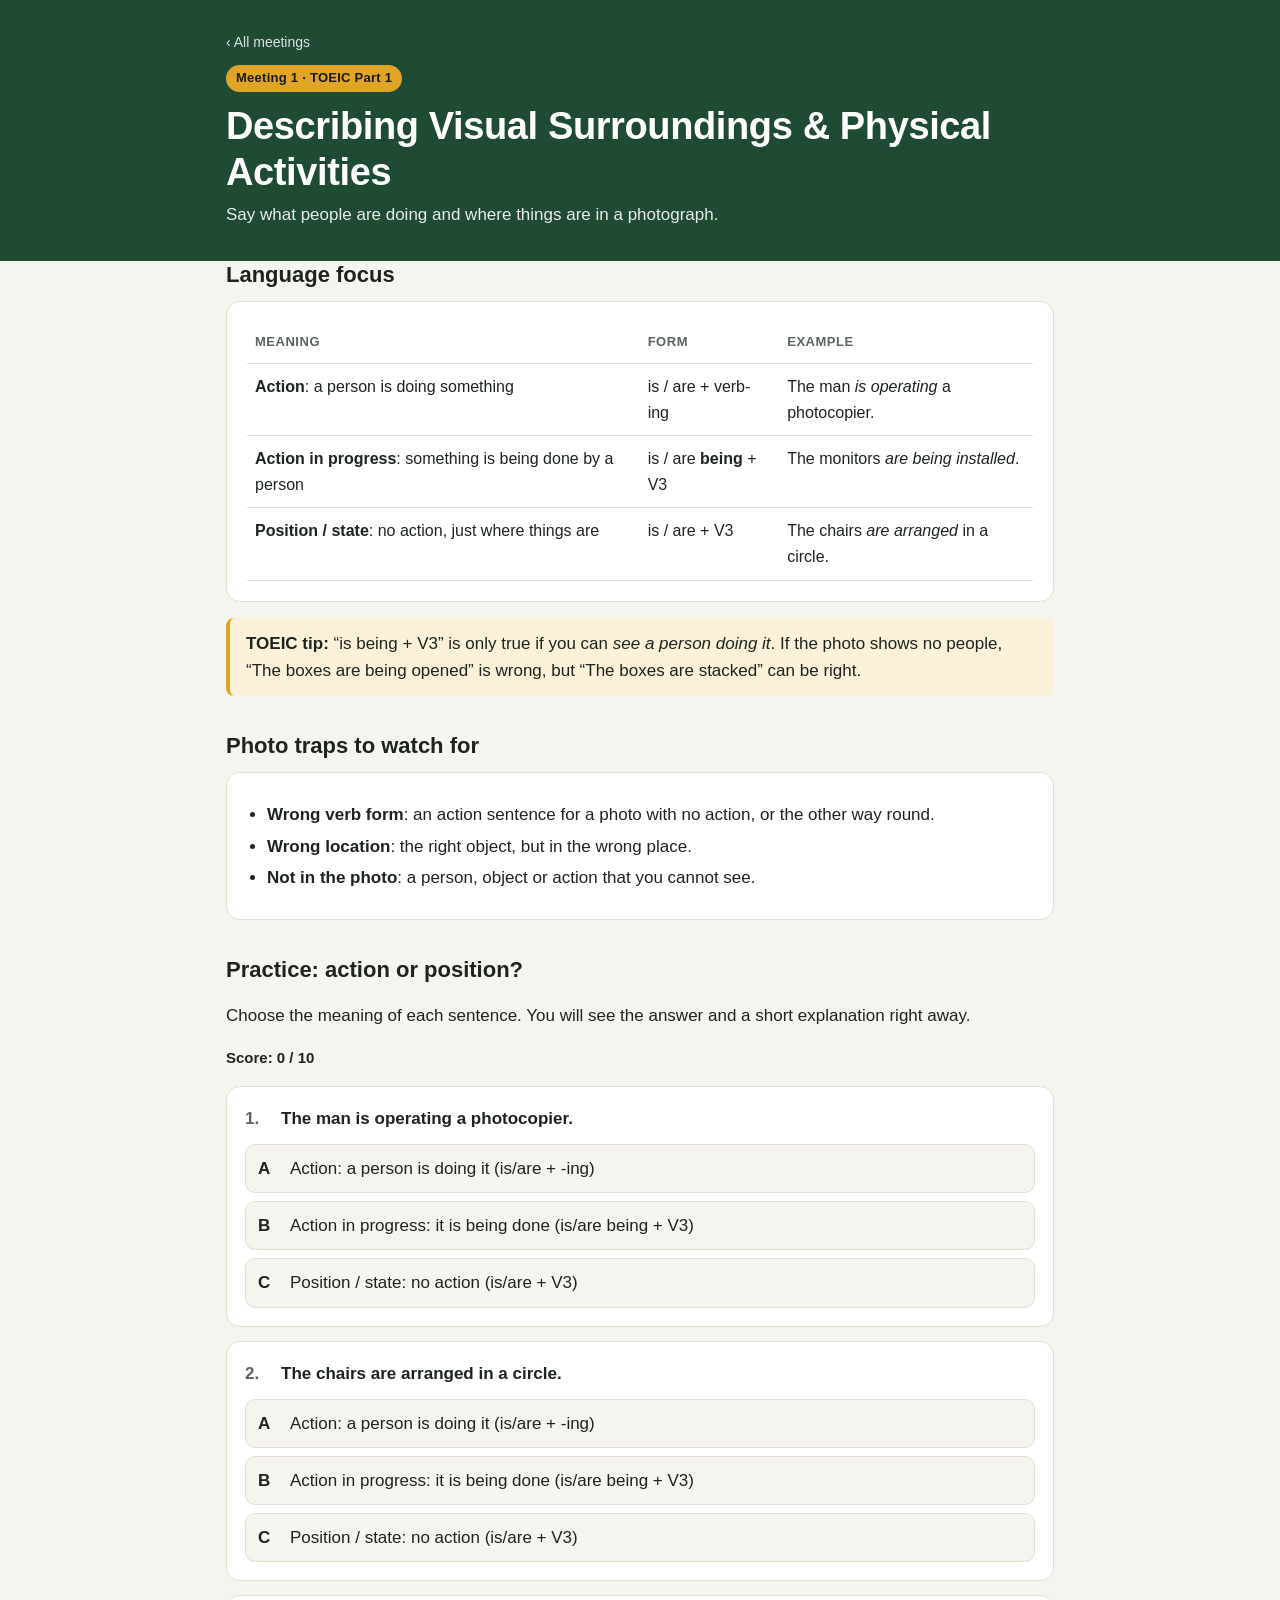
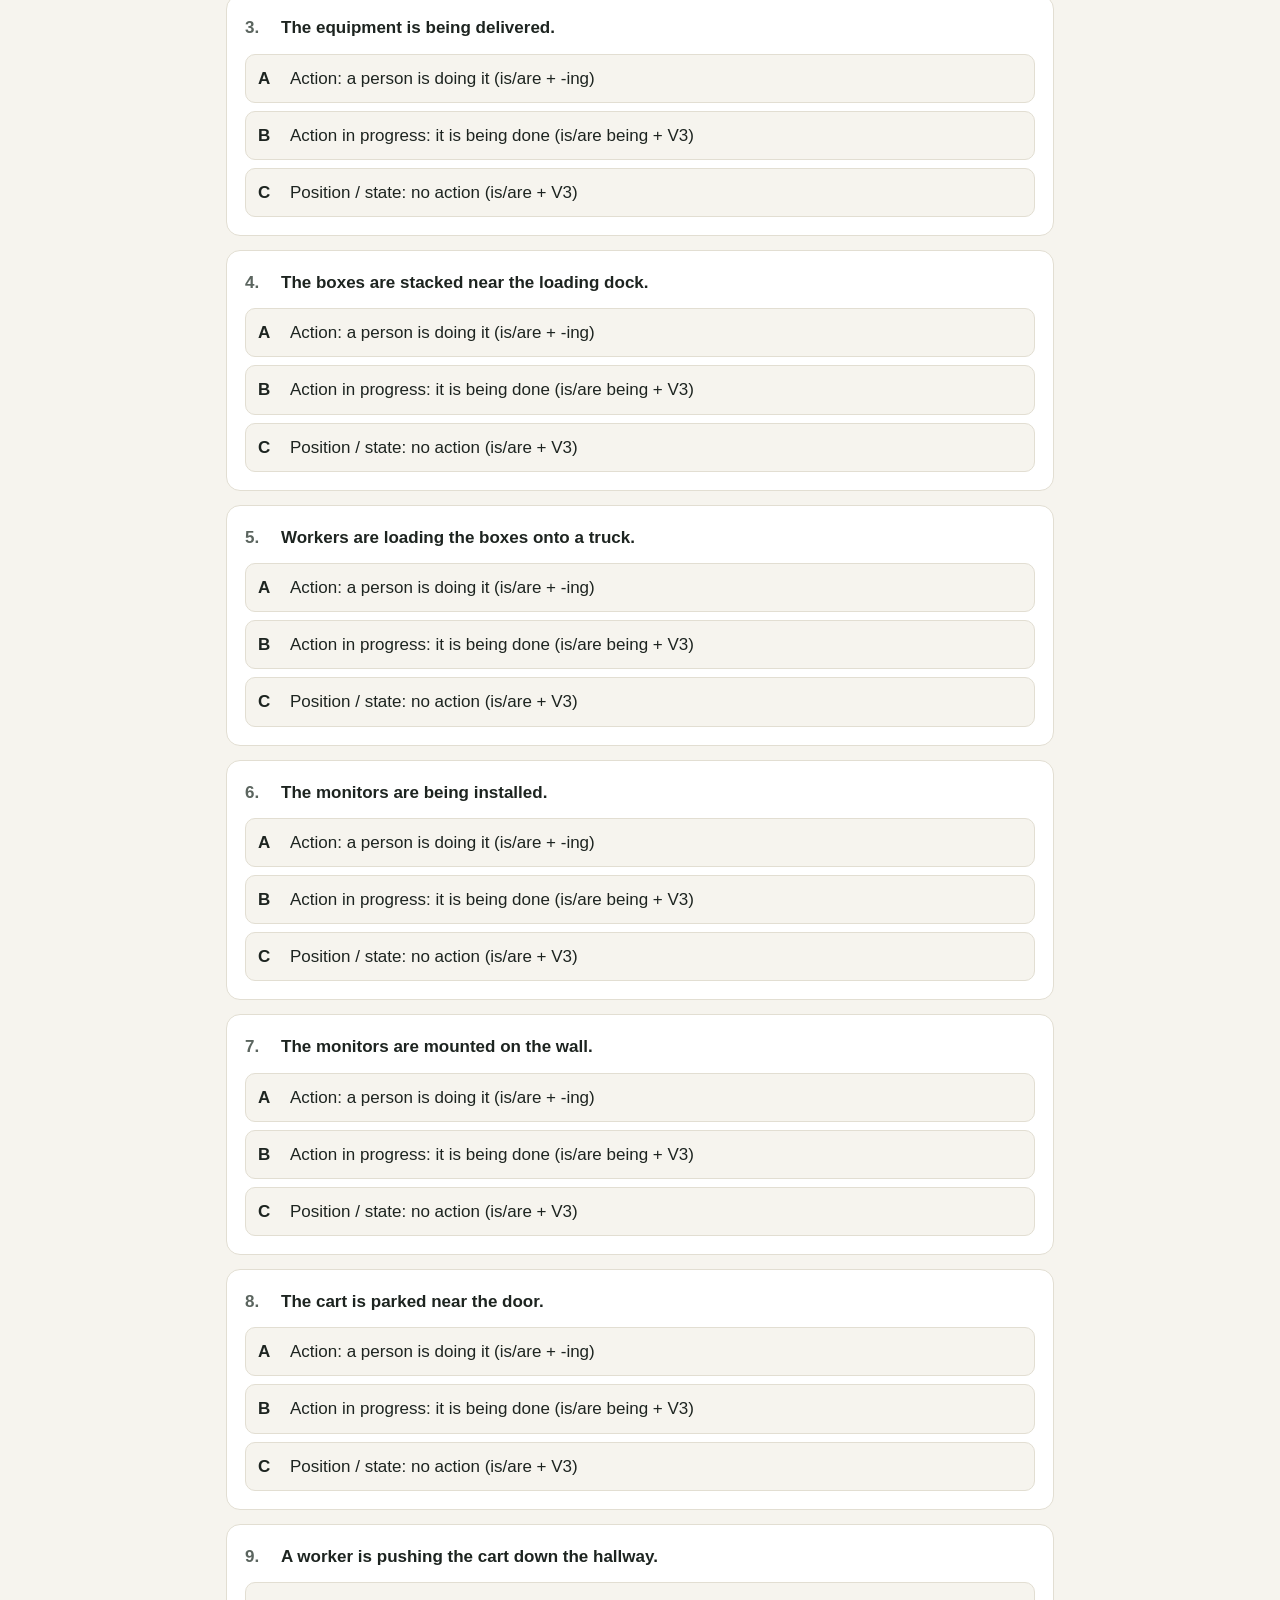
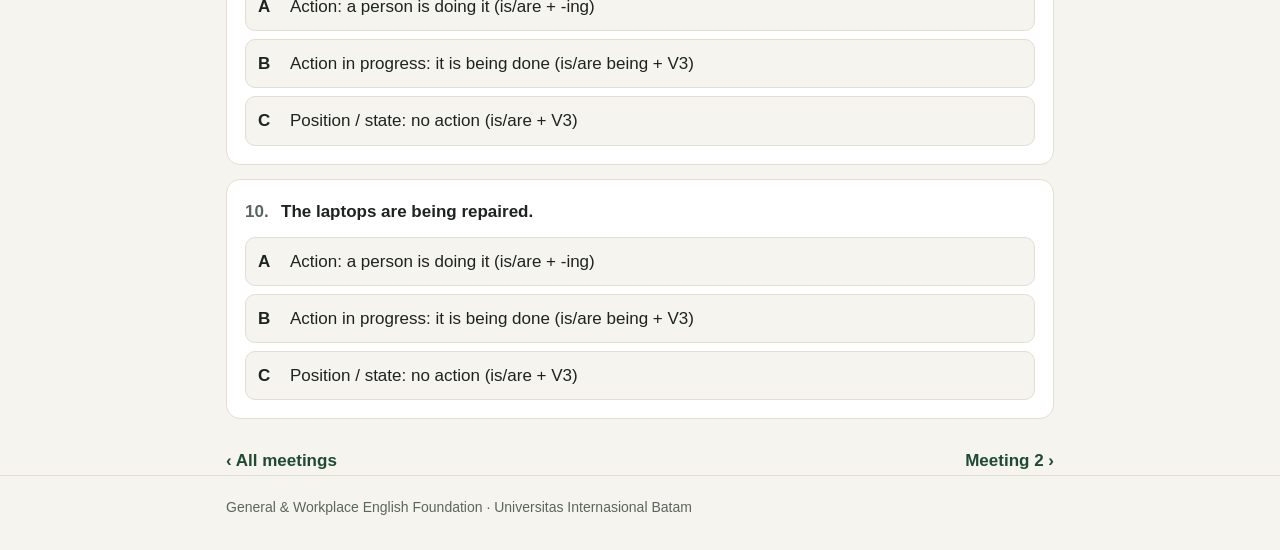
==== meeting-01.html @ 65c7a279 "Add course website with Meetings 1-3 practice pages Co-Authored-By: Claude Opus 5.5 <noreply@anthrop" ====
<!doctype html>
<html lang="en">
<head>
<meta charset="utf-8">
<meta name="viewport" content="width=device-width, initial-scale=1">
<title>Meeting 1 · Photographs</title>
<meta name="description" content="Meeting 1: Describing visual surroundings and physical activities (TOEIC Part 1).">
<link rel="stylesheet" href="assets/style.css">
</head>
<body>
<header class="site">
  <div class="wrap">
    <a class="crumb" href="index.html">‹ All meetings</a><br>
    <span class="badge">Meeting 1 · TOEIC Part 1</span>
    <h1>Describing Visual Surroundings &amp; Physical Activities</h1>
    <p>Say what people are doing and where things are in a photograph.</p>
  </div>
</header>

<main class="wrap">
  <h2>Language focus</h2>
  <div class="card table-scroll">
    <table class="focus">
      <thead><tr><th>Meaning</th><th>Form</th><th>Example</th></tr></thead>
      <tbody>
        <tr><td><strong>Action</strong>: a person is doing something</td><td>is / are + verb-ing</td><td>The man <em>is operating</em> a photocopier.</td></tr>
        <tr><td><strong>Action in progress</strong>: something is being done by a person</td><td>is / are <strong>being</strong> + V3</td><td>The monitors <em>are being installed</em>.</td></tr>
        <tr><td><strong>Position / state</strong>: no action, just where things are</td><td>is / are + V3</td><td>The chairs <em>are arranged</em> in a circle.</td></tr>
      </tbody>
    </table>
  </div>
  <div class="note"><strong>TOEIC tip:</strong> “is being + V3” is only true if you can <em>see a person doing it</em>. If the photo shows no people, “The boxes are being opened” is wrong, but “The boxes are stacked” can be right.</div>

  <h2>Photo traps to watch for</h2>
  <div class="card">
    <ul class="clean">
      <li><strong>Wrong verb form</strong>: an action sentence for a photo with no action, or the other way round.</li>
      <li><strong>Wrong location</strong>: the right object, but in the wrong place.</li>
      <li><strong>Not in the photo</strong>: a person, object or action that you cannot see.</li>
    </ul>
  </div>

  <h2>Practice: action or position?</h2>
  <p>Choose the meaning of each sentence. You will see the answer and a short explanation right away.</p>
  <div id="quiz"></div>

  <nav class="pager">
    <a href="index.html">‹ All meetings</a>
    <a href="meeting-02.html">Meeting 2 ›</a>
  </nav>
</main>

<footer class="site">
  <div class="wrap">General &amp; Workplace English Foundation · Universitas Internasional Batam</div>
</footer>

<script>
var OPTS = [
  "Action: a person is doing it (is/are + -ing)",
  "Action in progress: it is being done (is/are being + V3)",
  "Position / state: no action (is/are + V3)"
];
window.QUIZ = {
  listen: false,
  items: [
    { q: "The man is operating a photocopier.", options: OPTS, answer: "A", why: "“is operating” = is + verb-ing. A person is doing an action." },
    { q: "The chairs are arranged in a circle.", options: OPTS, answer: "C", why: "“are arranged” = are + V3. It only tells us where the chairs are. Nobody needs to be in the photo." },
    { q: "The equipment is being delivered.", options: OPTS, answer: "B", why: "“is being delivered” = is being + V3. Someone must be delivering it in the photo right now." },
    { q: "The boxes are stacked near the loading dock.", options: OPTS, answer: "C", why: "“are stacked” = are + V3. It describes position, not an action." },
    { q: "Workers are loading the boxes onto a truck.", options: OPTS, answer: "A", why: "“are loading” = are + verb-ing. The workers are doing the action." },
    { q: "The monitors are being installed.", options: OPTS, answer: "B", why: "“are being installed” means a person is installing them now. If nobody is in the photo, this is a trap." },
    { q: "The monitors are mounted on the wall.", options: OPTS, answer: "C", why: "“are mounted” = are + V3. The monitors are already on the wall. No action." },
    { q: "The cart is parked near the door.", options: OPTS, answer: "C", why: "“is parked” = is + V3. It tells us where the cart is." },
    { q: "A worker is pushing the cart down the hallway.", options: OPTS, answer: "A", why: "“is pushing” = is + verb-ing. A person is doing the action." },
    { q: "The laptops are being repaired.", options: OPTS, answer: "B", why: "“are being repaired” needs a person repairing them in the photo right now." }
  ]
};
</script>
<script src="assets/quiz.js"></script>
</body>
</html>
---- assets/style.css ----
:root {
  --bg: #f6f4ee;
  --surface: #ffffff;
  --ink: #1d2420;
  --muted: #5b655f;
  --line: #e2ded2;
  --brand: #1f4a33;
  --brand-ink: #ffffff;
  --accent: #e0a526;
  --accent-soft: #fbf1d8;
  --ok: #1d7a46;
  --ok-soft: #e3f3e9;
  --bad: #b3372c;
  --bad-soft: #fbe6e3;
  --radius: 14px;
  color-scheme: light;
}
@media (prefers-color-scheme: dark) {
  :root:not([data-theme="light"]) {
    --bg: #131815;
    --surface: #1b221e;
    --ink: #e8ece9;
    --muted: #a2ada6;
    --line: #2d3731;
    --brand: #2c6b49;
    --accent: #e8b545;
    --accent-soft: #3a3120;
    --ok: #5fcf8e;
    --ok-soft: #1c3526;
    --bad: #f08a7e;
    --bad-soft: #3d2320;
    color-scheme: dark;
  }
}
:root[data-theme="dark"] {
  --bg: #131815; --surface: #1b221e; --ink: #e8ece9; --muted: #a2ada6; --line: #2d3731;
  --brand: #2c6b49; --accent: #e8b545; --accent-soft: #3a3120;
  --ok: #5fcf8e; --ok-soft: #1c3526; --bad: #f08a7e; --bad-soft: #3d2320;
  color-scheme: dark;
}

* { box-sizing: border-box; }
html { -webkit-text-size-adjust: 100%; }
body {
  margin: 0;
  background: var(--bg);
  color: var(--ink);
  font: 17px/1.6 -apple-system, BlinkMacSystemFont, "Segoe UI", Roboto, "Helvetica Neue", Arial, sans-serif;
}
a { color: var(--brand); }
@media (prefers-color-scheme: dark) { :root:not([data-theme="light"]) a { color: var(--accent); } }

.wrap { max-width: 860px; margin: 0 auto; padding: 0 16px; }

header.site {
  background: var(--brand);
  color: var(--brand-ink);
  padding: 28px 0 32px;
}
header.site a { color: var(--brand-ink); text-decoration: none; }
header.site .crumb { font-size: 14px; opacity: .85; margin-bottom: 10px; display: inline-block; }
header.site h1 { margin: 0 0 6px; font-size: clamp(26px, 5vw, 38px); line-height: 1.2; letter-spacing: -.01em; }
header.site p { margin: 0; opacity: .9; max-width: 60ch; }
.badge {
  display: inline-block; background: var(--accent); color: #1d1a10;
  font-size: 13px; font-weight: 700; padding: 3px 10px; border-radius: 999px;
  margin-bottom: 12px; letter-spacing: .02em;
}

main { padding: 28px 0 48px; }
h2 { font-size: 22px; margin: 36px 0 12px; line-height: 1.3; }
h2:first-child { margin-top: 0; }
h3 { font-size: 18px; margin: 20px 0 8px; }

.card {
  background: var(--surface);
  border: 1px solid var(--line);
  border-radius: var(--radius);
  padding: 20px;
  margin-bottom: 16px;
}
.note {
  background: var(--accent-soft);
  border-left: 4px solid var(--accent);
  border-radius: 8px;
  padding: 12px 16px;
  margin: 16px 0;
}

/* Meeting list */
.meetings { list-style: none; padding: 0; margin: 0; display: grid; gap: 10px; }
.meetings li a, .meetings li > div {
  display: flex; gap: 14px; align-items: center;
  background: var(--surface); border: 1px solid var(--line); border-radius: var(--radius);
  padding: 14px 16px; text-decoration: none; color: var(--ink);
}
.meetings li a:hover { border-color: var(--brand); }
.meetings .num {
  flex: 0 0 44px; height: 44px; border-radius: 12px;
  display: grid; place-items: center; font-weight: 700;
  background: var(--brand); color: var(--brand-ink);
}
.meetings .soon .num { background: var(--line); color: var(--muted); }
.meetings .title { font-weight: 600; line-height: 1.35; }
.meetings .meta { font-size: 14px; color: var(--muted); }
.meetings .soon { opacity: .75; }
.meetings .go { margin-left: auto; font-size: 22px; color: var(--muted); }

/* Language focus tables */
.focus { width: 100%; border-collapse: collapse; font-size: 16px; }
.focus th, .focus td { text-align: left; padding: 10px 8px; border-bottom: 1px solid var(--line); vertical-align: top; }
.focus th { font-size: 13px; text-transform: uppercase; letter-spacing: .04em; color: var(--muted); }
.table-scroll { overflow-x: auto; }

ul.clean { padding-left: 20px; margin: 8px 0; }
ul.clean li { margin: 4px 0; }

/* Quiz */
.quiz-bar {
  display: flex; flex-wrap: wrap; gap: 10px; align-items: center; justify-content: space-between;
  margin-bottom: 16px;
}
.toggle { display: inline-flex; border: 1px solid var(--line); border-radius: 999px; overflow: hidden; background: var(--surface); }
.toggle button {
  border: 0; background: transparent; color: var(--ink); font: inherit; font-size: 15px;
  padding: 8px 16px; cursor: pointer; min-height: 40px;
}
.toggle button[aria-pressed="true"] { background: var(--brand); color: var(--brand-ink); }
.score { font-weight: 700; font-size: 15px; }

.q { background: var(--surface); border: 1px solid var(--line); border-radius: var(--radius); padding: 18px; margin-bottom: 14px; }
.q-head { display: flex; gap: 10px; align-items: flex-start; margin-bottom: 12px; }
.q-num { flex: 0 0 auto; font-weight: 700; color: var(--muted); min-width: 26px; }
.q-text { font-weight: 600; }
.q-text.hidden-text { color: var(--muted); font-weight: 400; font-style: italic; }
.play {
  margin-left: auto; flex: 0 0 auto;
  border: 1px solid var(--line); background: var(--surface); color: var(--ink);
  border-radius: 999px; padding: 6px 14px; font: inherit; font-size: 14px; cursor: pointer; min-height: 36px;
}
.opts { display: grid; gap: 8px; }
.opt {
  display: flex; gap: 10px; align-items: flex-start; text-align: left; width: 100%;
  border: 1px solid var(--line); background: var(--bg); color: var(--ink);
  border-radius: 10px; padding: 10px 12px; font: inherit; cursor: pointer; min-height: 44px;
}
.opt:hover:not(:disabled) { border-color: var(--brand); }
.opt .letter { font-weight: 700; flex: 0 0 22px; }
.opt:disabled { cursor: default; }
.opt.correct { background: var(--ok-soft); border-color: var(--ok); }
.opt.wrong { background: var(--bad-soft); border-color: var(--bad); }
.feedback { margin-top: 10px; font-size: 15px; padding: 10px 12px; border-radius: 10px; display: none; }
.feedback.show { display: block; }
.feedback.ok { background: var(--ok-soft); }
.feedback.no { background: var(--bad-soft); }
.feedback strong { display: block; margin-bottom: 2px; }

.btn {
  display: inline-block; border: 0; background: var(--brand); color: var(--brand-ink);
  font: inherit; font-weight: 600; padding: 10px 18px; border-radius: 999px; cursor: pointer; min-height: 44px;
}
.btn.secondary { background: var(--surface); color: var(--ink); border: 1px solid var(--line); }
.result { text-align: center; }
.result .big { font-size: 40px; font-weight: 800; margin: 4px 0; }

.pager { display: flex; justify-content: space-between; gap: 12px; margin-top: 28px; flex-wrap: wrap; }
.pager a { text-decoration: none; font-weight: 600; }

footer.site { border-top: 1px solid var(--line); padding: 20px 0 32px; font-size: 14px; color: var(--muted); }
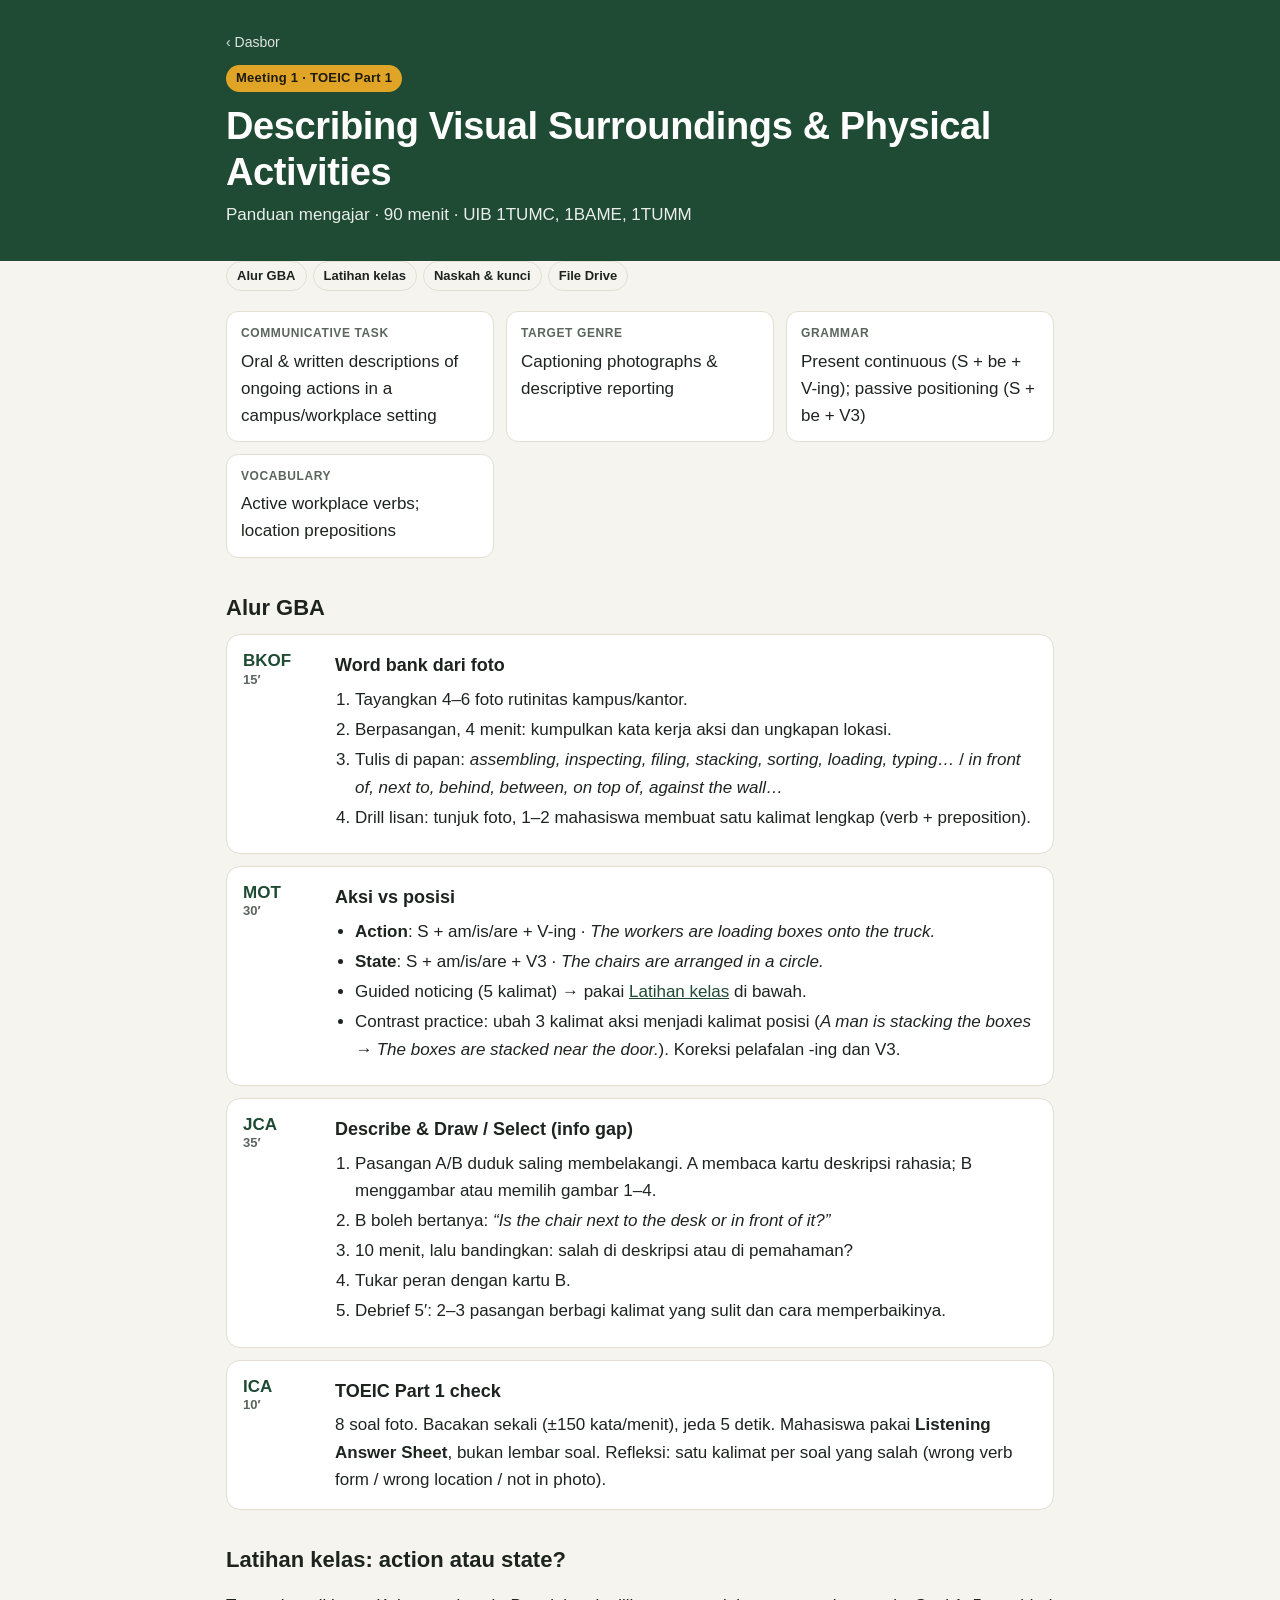
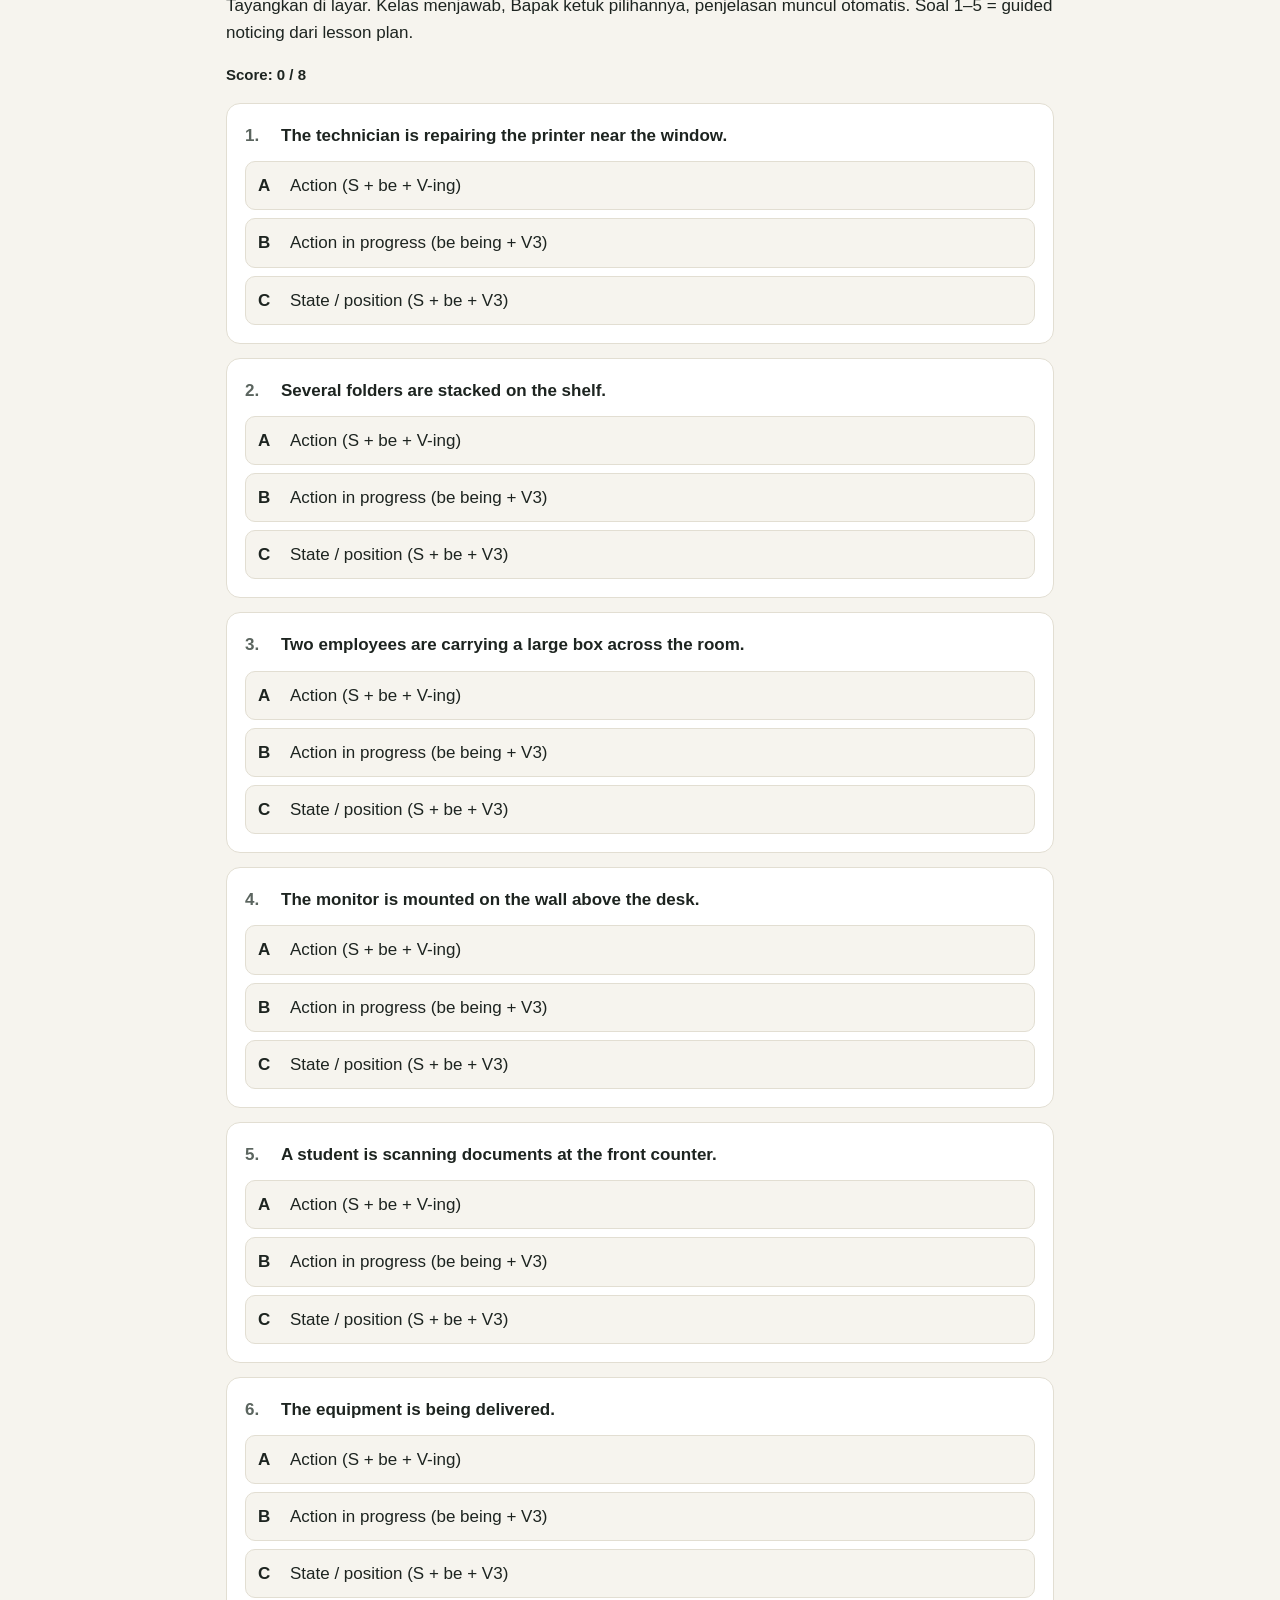
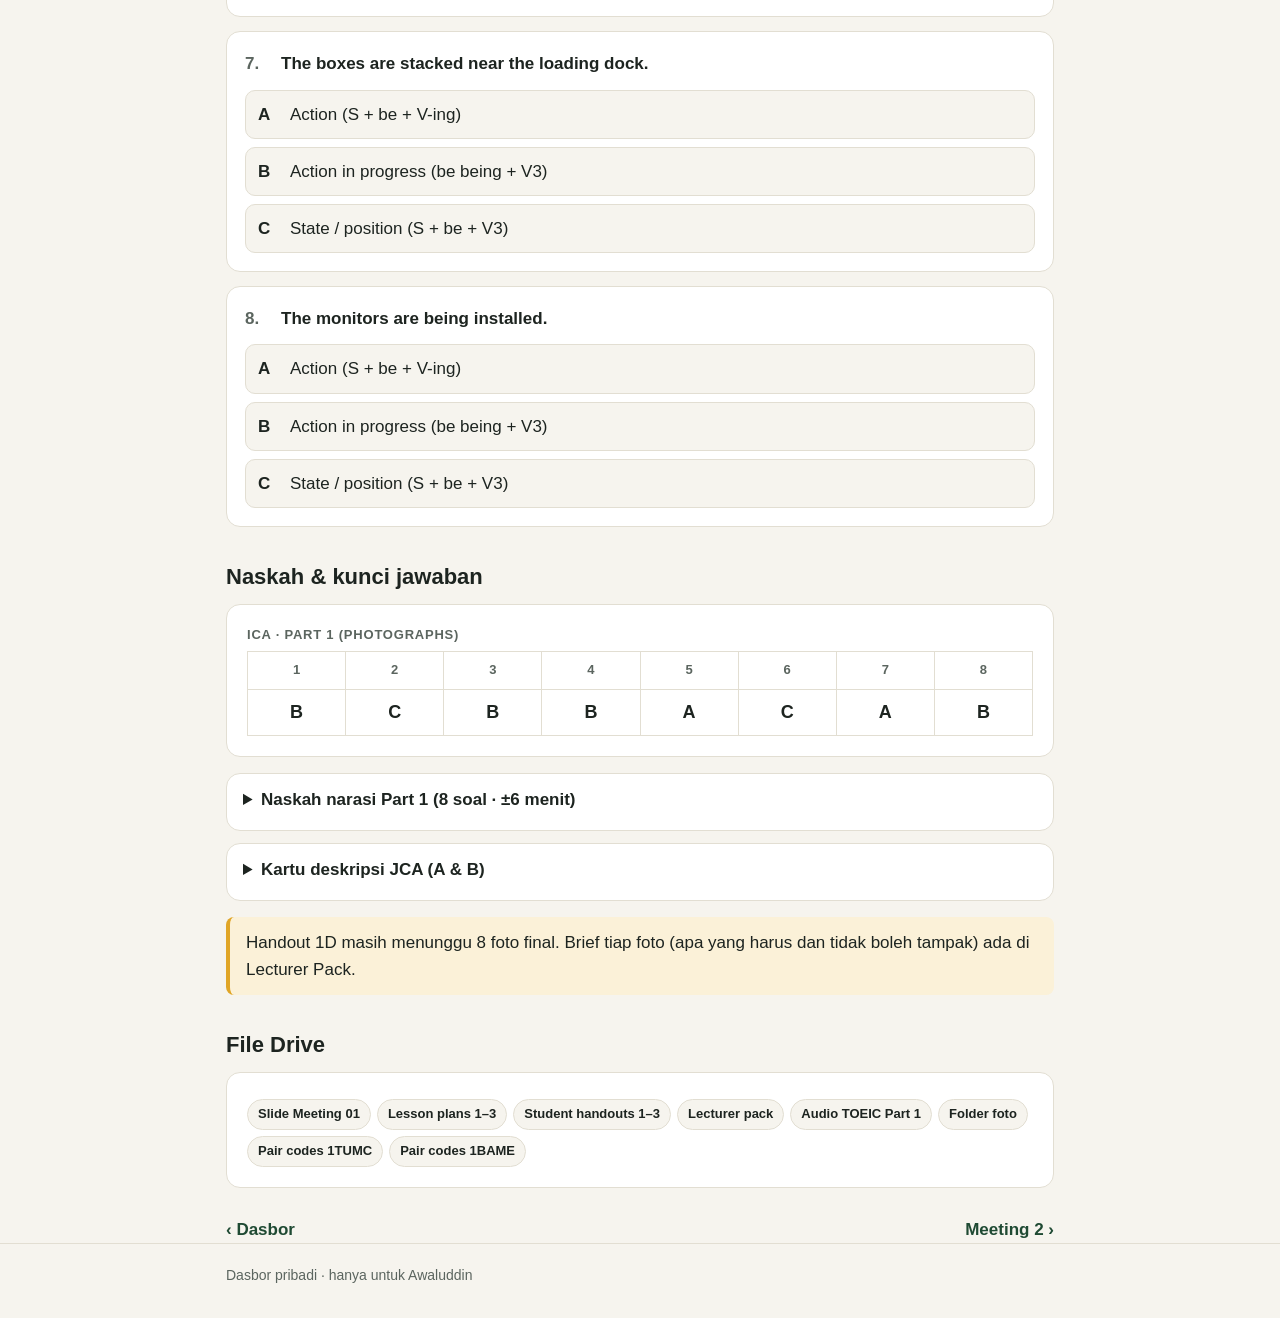
==== commit 18dac0e8: "Turn site into a private lecturer dashboard for UIB and UIS Co-Authored-By: Claude Opus 5.5 <noreply" ====
--- a/meeting-01.html
+++ b/meeting-01.html
@@ -1,78 +1,134 @@
 <!doctype html>
-<html lang="en">
+<html lang="id">
 <head>
 <meta charset="utf-8">
 <meta name="viewport" content="width=device-width, initial-scale=1">
 <title>Meeting 1 · Photographs</title>
-<meta name="description" content="Meeting 1: Describing visual surroundings and physical activities (TOEIC Part 1).">
 <link rel="stylesheet" href="assets/style.css">
 </head>
 <body>
 <header class="site">
   <div class="wrap">
-    <a class="crumb" href="index.html">‹ All meetings</a><br>
+    <a class="crumb" href="./">‹ Dasbor</a><br>
     <span class="badge">Meeting 1 · TOEIC Part 1</span>
     <h1>Describing Visual Surroundings &amp; Physical Activities</h1>
-    <p>Say what people are doing and where things are in a photograph.</p>
+    <p>Panduan mengajar · 90 menit · UIB 1TUMC, 1BAME, 1TUMM</p>
   </div>
 </header>
 
 <main class="wrap">
-  <h2>Language focus</h2>
-  <div class="card table-scroll">
-    <table class="focus">
-      <thead><tr><th>Meaning</th><th>Form</th><th>Example</th></tr></thead>
-      <tbody>
-        <tr><td><strong>Action</strong>: a person is doing something</td><td>is / are + verb-ing</td><td>The man <em>is operating</em> a photocopier.</td></tr>
-        <tr><td><strong>Action in progress</strong>: something is being done by a person</td><td>is / are <strong>being</strong> + V3</td><td>The monitors <em>are being installed</em>.</td></tr>
-        <tr><td><strong>Position / state</strong>: no action, just where things are</td><td>is / are + V3</td><td>The chairs <em>are arranged</em> in a circle.</td></tr>
-      </tbody>
-    </table>
-  </div>
-  <div class="note"><strong>TOEIC tip:</strong> “is being + V3” is only true if you can <em>see a person doing it</em>. If the photo shows no people, “The boxes are being opened” is wrong, but “The boxes are stacked” can be right.</div>
+  <nav class="jump" aria-label="Bagian halaman">
+    <a class="chip" href="#alur">Alur GBA</a>
+    <a class="chip" href="#latihan">Latihan kelas</a>
+    <a class="chip" href="#kunci">Naskah &amp; kunci</a>
+    <a class="chip" href="#file">File Drive</a>
+  </nav>
 
-  <h2>Photo traps to watch for</h2>
-  <div class="card">
-    <ul class="clean">
-      <li><strong>Wrong verb form</strong>: an action sentence for a photo with no action, or the other way round.</li>
-      <li><strong>Wrong location</strong>: the right object, but in the wrong place.</li>
-      <li><strong>Not in the photo</strong>: a person, object or action that you cannot see.</li>
+  <dl class="facts">
+    <div><dt>Communicative task</dt><dd>Oral &amp; written descriptions of ongoing actions in a campus/workplace setting</dd></div>
+    <div><dt>Target genre</dt><dd>Captioning photographs &amp; descriptive reporting</dd></div>
+    <div><dt>Grammar</dt><dd>Present continuous (S + be + V-ing); passive positioning (S + be + V3)</dd></div>
+    <div><dt>Vocabulary</dt><dd>Active workplace verbs; location prepositions</dd></div>
+  </dl>
+
+  <h2 id="alur">Alur GBA</h2>
+  <div class="stage"><div class="code">BKOF<span>15′</span></div><div>
+    <h3>Word bank dari foto</h3>
+    <ol>
+      <li>Tayangkan 4–6 foto rutinitas kampus/kantor.</li>
+      <li>Berpasangan, 4 menit: kumpulkan kata kerja aksi dan ungkapan lokasi.</li>
+      <li>Tulis di papan: <em>assembling, inspecting, filing, stacking, sorting, loading, typing…</em> / <em>in front of, next to, behind, between, on top of, against the wall…</em></li>
+      <li>Drill lisan: tunjuk foto, 1–2 mahasiswa membuat satu kalimat lengkap (verb + preposition).</li>
+    </ol>
+  </div></div>
+  <div class="stage"><div class="code">MOT<span>30′</span></div><div>
+    <h3>Aksi vs posisi</h3>
+    <ul>
+      <li><strong>Action</strong>: S + am/is/are + V-ing · <span class="say">The workers are loading boxes onto the truck.</span></li>
+      <li><strong>State</strong>: S + am/is/are + V3 · <span class="say">The chairs are arranged in a circle.</span></li>
+      <li>Guided noticing (5 kalimat) → pakai <a href="#latihan">Latihan kelas</a> di bawah.</li>
+      <li>Contrast practice: ubah 3 kalimat aksi menjadi kalimat posisi (<span class="say">A man is stacking the boxes → The boxes are stacked near the door.</span>). Koreksi pelafalan -ing dan V3.</li>
     </ul>
-  </div>
+  </div></div>
+  <div class="stage"><div class="code">JCA<span>35′</span></div><div>
+    <h3>Describe &amp; Draw / Select (info gap)</h3>
+    <ol>
+      <li>Pasangan A/B duduk saling membelakangi. A membaca kartu deskripsi rahasia; B menggambar atau memilih gambar 1–4.</li>
+      <li>B boleh bertanya: <span class="say">“Is the chair next to the desk or in front of it?”</span></li>
+      <li>10 menit, lalu bandingkan: salah di deskripsi atau di pemahaman?</li>
+      <li>Tukar peran dengan kartu B.</li>
+      <li>Debrief 5′: 2–3 pasangan berbagi kalimat yang sulit dan cara memperbaikinya.</li>
+    </ol>
+  </div></div>
+  <div class="stage"><div class="code">ICA<span>10′</span></div><div>
+    <h3>TOEIC Part 1 check</h3>
+    <p style="margin:0">8 soal foto. Bacakan sekali (±150 kata/menit), jeda 5 detik. Mahasiswa pakai <strong>Listening Answer Sheet</strong>, bukan lembar soal. Refleksi: satu kalimat per soal yang salah (wrong verb form / wrong location / not in photo).</p>
+  </div></div>
 
-  <h2>Practice: action or position?</h2>
-  <p>Choose the meaning of each sentence. You will see the answer and a short explanation right away.</p>
+  <h2 id="latihan">Latihan kelas: action atau state?</h2>
+  <p>Tayangkan di layar. Kelas menjawab, Bapak ketuk pilihannya, penjelasan muncul otomatis. Soal 1–5 = guided noticing dari lesson plan.</p>
   <div id="quiz"></div>
 
+  <h2 id="kunci">Naskah &amp; kunci jawaban</h2>
+  <div class="card table-scroll">
+    <p class="eyebrow">ICA · Part 1 (Photographs)</p>
+    <table class="key"><tr><th>1</th><th>2</th><th>3</th><th>4</th><th>5</th><th>6</th><th>7</th><th>8</th></tr>
+    <tr><td>B</td><td>C</td><td>B</td><td>B</td><td>A</td><td>C</td><td>A</td><td>B</td></tr></table>
+  </div>
+  <details class="script">
+    <summary>Naskah narasi Part 1 (8 soal · ±6 menit)</summary>
+    <p class="say">Directions: For each question, you will look at a picture and hear four statements. Choose the statement that best describes what you see in the picture. The statements will not be printed, and you will hear them only one time.</p>
+    <ol>
+      <li>(A) The man is filing paper into a cabinet. (B) The man is operating a photocopier. (C) The paper is scattered on the floor. (D) The man is repairing the machine. <span class="ans">→ B</span></li>
+      <li>(A) The chairs are being carried out of the room. (B) People are sitting in the chairs. (C) The chairs are arranged in a circle. (D) The chairs are stacked against the wall. <span class="ans">→ C</span></li>
+      <li>(A) The woman is cleaning the floor. (B) The woman is inspecting the equipment. (C) The equipment is being delivered. (D) The woman is assembling a shelf. <span class="ans">→ B</span></li>
+      <li>(A) Workers are loading the boxes onto a truck. (B) The boxes are stacked near the loading dock. (C) A forklift is moving the boxes. (D) The boxes are being opened. <span class="ans">→ B</span></li>
+      <li>(A) The colleagues are shaking hands. (B) The laptops are being repaired. (C) One colleague is leaving the room. (D) The desk is being cleaned. <span class="ans">→ A</span></li>
+      <li>(A) The monitors are being installed. (B) A technician is unplugging the monitors. (C) The monitors are mounted on the wall. (D) The wall is being painted. <span class="ans">→ C</span></li>
+      <li>(A) The student is filing documents into a drawer. (B) The documents are scattered on the floor. (C) The drawer is being repaired. (D) The student is reading a book. <span class="ans">→ A</span></li>
+      <li>(A) A worker is pushing the cart down the hallway. (B) The cart is parked near the door. (C) The door is being painted. (D) The supplies are being unloaded by two workers. <span class="ans">→ B</span></li>
+    </ol>
+  </details>
+  <details class="script">
+    <summary>Kartu deskripsi JCA (A &amp; B)</summary>
+    <p><strong>A:</strong> <span class="say">In the picture, a woman is standing next to a filing cabinet. She is inspecting a folder. Two more folders are stacked on top of the cabinet. A chair is positioned in front of the desk, and a laptop is placed at the center of the desk. A window is located behind the desk.</span></p>
+    <p><strong>B:</strong> <span class="say">A group of people is working around wooden desks in an empty lecture hall. On the left side, three people are looking closely at a laptop, with another person standing beside them holding a binder. On the right, a second laptop, some snack bags, and papers are resting on top of a podium.</span></p>
+  </details>
+  <div class="note">Handout 1D masih menunggu 8 foto final. Brief tiap foto (apa yang harus dan tidak boleh tampak) ada di Lecturer Pack.</div>
+
+  <h2 id="file">File Drive</h2>
+  <div class="card"><div class="links">
+    <a class="chip" href="https://drive.google.com/file/d/1mqGAIyrj0LFOnI_ihthQfXm1WMHWbnEC/view" target="_blank" rel="noopener">Slide Meeting 01</a>
+    <a class="chip" href="https://drive.google.com/file/d/1xDYRXvaoG0juFeGG5ZHIEFjcnHOHzNMw/view" target="_blank" rel="noopener">Lesson plans 1–3</a>
+    <a class="chip" href="https://drive.google.com/file/d/1zI46Uqey7bGhuViS62jXrq0LExlWRwdl/view" target="_blank" rel="noopener">Student handouts 1–3</a>
+    <a class="chip" href="https://drive.google.com/file/d/1xyBJrk7a4r3X_p_qwAYJgQacr4ejHec5/view" target="_blank" rel="noopener">Lecturer pack</a>
+    <a class="chip" href="https://drive.google.com/file/d/10IP1RJxxniiI3j9DCvaHn6h6sZLqw8rR/view" target="_blank" rel="noopener">Audio TOEIC Part 1</a>
+    <a class="chip" href="https://drive.google.com/drive/folders/1IxvAKMAIC3INhgPTdT4dhCfIGT7uAu9O" target="_blank" rel="noopener">Folder foto</a>
+    <a class="chip" href="https://drive.google.com/file/d/10IeketvE0NCLehBcMU7W_WabDeKksnGH/view" target="_blank" rel="noopener">Pair codes 1TUMC</a>
+    <a class="chip" href="https://drive.google.com/file/d/1p4fGI_iuvQqDTTP1ZllyAZ0rhYSdirV4/view" target="_blank" rel="noopener">Pair codes 1BAME</a>
+  </div></div>
+
   <nav class="pager">
-    <a href="index.html">‹ All meetings</a>
+    <a href="./">‹ Dasbor</a>
     <a href="meeting-02.html">Meeting 2 ›</a>
   </nav>
 </main>
 
-<footer class="site">
-  <div class="wrap">General &amp; Workplace English Foundation · Universitas Internasional Batam</div>
-</footer>
+<footer class="site"><div class="wrap">Dasbor pribadi · hanya untuk Awaluddin</div></footer>
 
 <script>
-var OPTS = [
-  "Action: a person is doing it (is/are + -ing)",
-  "Action in progress: it is being done (is/are being + V3)",
-  "Position / state: no action (is/are + V3)"
-];
+var OPTS = ["Action (S + be + V-ing)", "Action in progress (be being + V3)", "State / position (S + be + V3)"];
 window.QUIZ = {
   listen: false,
   items: [
-    { q: "The man is operating a photocopier.", options: OPTS, answer: "A", why: "“is operating” = is + verb-ing. A person is doing an action." },
-    { q: "The chairs are arranged in a circle.", options: OPTS, answer: "C", why: "“are arranged” = are + V3. It only tells us where the chairs are. Nobody needs to be in the photo." },
-    { q: "The equipment is being delivered.", options: OPTS, answer: "B", why: "“is being delivered” = is being + V3. Someone must be delivering it in the photo right now." },
-    { q: "The boxes are stacked near the loading dock.", options: OPTS, answer: "C", why: "“are stacked” = are + V3. It describes position, not an action." },
-    { q: "Workers are loading the boxes onto a truck.", options: OPTS, answer: "A", why: "“are loading” = are + verb-ing. The workers are doing the action." },
-    { q: "The monitors are being installed.", options: OPTS, answer: "B", why: "“are being installed” means a person is installing them now. If nobody is in the photo, this is a trap." },
-    { q: "The monitors are mounted on the wall.", options: OPTS, answer: "C", why: "“are mounted” = are + V3. The monitors are already on the wall. No action." },
-    { q: "The cart is parked near the door.", options: OPTS, answer: "C", why: "“is parked” = is + V3. It tells us where the cart is." },
-    { q: "A worker is pushing the cart down the hallway.", options: OPTS, answer: "A", why: "“is pushing” = is + verb-ing. A person is doing the action." },
-    { q: "The laptops are being repaired.", options: OPTS, answer: "B", why: "“are being repaired” needs a person repairing them in the photo right now." }
+    { q: "The technician is repairing the printer near the window.", options: OPTS, answer: "A", why: "“is repairing” = be + V-ing: an action happening now." },
+    { q: "Several folders are stacked on the shelf.", options: OPTS, answer: "C", why: "“are stacked” = be + V3: the position of the folders, no action." },
+    { q: "Two employees are carrying a large box across the room.", options: OPTS, answer: "A", why: "“are carrying” = be + V-ing: the employees are doing the action." },
+    { q: "The monitor is mounted on the wall above the desk.", options: OPTS, answer: "C", why: "“is mounted” = be + V3: where the monitor is. No person needed." },
+    { q: "A student is scanning documents at the front counter.", options: OPTS, answer: "A", why: "“is scanning” = be + V-ing: an action in progress." },
+    { q: "The equipment is being delivered.", options: OPTS, answer: "B", why: "“is being delivered” is only true if a person is delivering it in the photo right now." },
+    { q: "The boxes are stacked near the loading dock.", options: OPTS, answer: "C", why: "“are stacked” describes position. It can be true in a photo with no people." },
+    { q: "The monitors are being installed.", options: OPTS, answer: "B", why: "“are being installed” needs someone installing them. In a photo with no people, it is a trap." }
   ]
 };
 </script>
--- a/assets/style.css
+++ b/assets/style.css
@@ -167,3 +167,82 @@
 .pager a { text-decoration: none; font-weight: 600; }
 
 footer.site { border-top: 1px solid var(--line); padding: 20px 0 32px; font-size: 14px; color: var(--muted); }
+
+/* ---------- Lecturer dashboard ---------- */
+:root { --uib: #2f4f8f; --uis: #2f7a4a; --uib-soft: #e6ecf7; --uis-soft: #e4f2e9; }
+@media (prefers-color-scheme: dark) { :root:not([data-theme="light"]) { --uib: #9db6ea; --uis: #8fd3a8; --uib-soft: #1f2a40; --uis-soft: #1b3325; } }
+:root[data-theme="dark"] { --uib: #9db6ea; --uis: #8fd3a8; --uib-soft: #1f2a40; --uis-soft: #1b3325; }
+
+.eyebrow { font-size: 13px; font-weight: 700; letter-spacing: .06em; text-transform: uppercase; color: var(--muted); margin: 0 0 6px; }
+.today { display: grid; gap: 10px; }
+.slot {
+  display: grid; grid-template-columns: 112px 1fr; gap: 12px; align-items: start;
+  background: var(--surface); border: 1px solid var(--line); border-radius: var(--radius); padding: 14px 16px;
+}
+.slot .time { font-variant-numeric: tabular-nums; font-weight: 700; }
+.slot .cls { font-weight: 600; }
+.slot .sub { font-size: 14px; color: var(--muted); }
+.slot.now { border-color: var(--accent); box-shadow: 0 0 0 2px var(--accent-soft); }
+.tag { display: inline-block; font-size: 12px; font-weight: 700; padding: 1px 8px; border-radius: 999px; margin-right: 6px; vertical-align: 1px; }
+.tag.uib { background: var(--uib-soft); color: var(--uib); }
+.tag.uis { background: var(--uis-soft); color: var(--uis); }
+.empty { color: var(--muted); padding: 14px 16px; border: 1px dashed var(--line); border-radius: var(--radius); }
+
+.week { display: grid; grid-template-columns: repeat(auto-fill, minmax(230px, 1fr)); gap: 12px; }
+.day { background: var(--surface); border: 1px solid var(--line); border-radius: var(--radius); padding: 14px 16px; min-width: 0; }
+.day.is-today { border-color: var(--brand); }
+.day h3 { margin: 0 0 8px; font-size: 16px; display: flex; justify-content: space-between; align-items: baseline; gap: 8px; }
+.day h3 small { font-weight: 600; color: var(--brand); font-size: 12px; }
+.day ul { list-style: none; margin: 0; padding: 0; display: grid; gap: 8px; }
+.day li { font-size: 15px; line-height: 1.4; }
+.day li .t { font-variant-numeric: tabular-nums; color: var(--muted); font-size: 13px; display: block; }
+
+.links { display: flex; flex-wrap: wrap; gap: 6px; margin-top: 6px; }
+.chip {
+  display: inline-flex; align-items: center; gap: 4px; font-size: 13px; font-weight: 600;
+  padding: 4px 10px; border-radius: 999px; border: 1px solid var(--line); background: var(--bg);
+  color: var(--ink); text-decoration: none; min-height: 30px;
+}
+.chip:hover { border-color: var(--brand); }
+.chip.primary { background: var(--brand); color: var(--brand-ink); border-color: var(--brand); }
+@media (prefers-color-scheme: dark) { :root:not([data-theme="light"]) .chip { color: var(--ink); } :root:not([data-theme="light"]) .chip.primary { color: var(--brand-ink); } }
+:root[data-theme="dark"] .chip { color: var(--ink); }
+:root[data-theme="dark"] .chip.primary { color: var(--brand-ink); }
+
+.syllabus { list-style: none; padding: 0; margin: 0; display: grid; gap: 10px; }
+.syllabus li { display: grid; grid-template-columns: 44px 1fr; gap: 14px; background: var(--surface); border: 1px solid var(--line); border-radius: var(--radius); padding: 14px 16px; }
+.syllabus .num { width: 44px; height: 44px; border-radius: 12px; display: grid; place-items: center; font-weight: 700; background: var(--line); color: var(--muted); }
+.syllabus .ready .num { background: var(--brand); color: var(--brand-ink); }
+.syllabus .title { font-weight: 600; line-height: 1.35; }
+.syllabus .meta { font-size: 14px; color: var(--muted); }
+.syllabus > li > div { min-width: 0; }
+
+/* Meeting page */
+.jump { display: flex; flex-wrap: wrap; gap: 6px; margin: 0 0 20px; }
+.facts { display: grid; grid-template-columns: repeat(auto-fit, minmax(200px, 1fr)); gap: 12px; }
+.facts div { background: var(--surface); border: 1px solid var(--line); border-radius: 12px; padding: 12px 14px; }
+.facts dt { font-size: 12px; font-weight: 700; letter-spacing: .05em; text-transform: uppercase; color: var(--muted); }
+.facts dd { margin: 4px 0 0; }
+.stage { display: grid; grid-template-columns: 78px 1fr; gap: 14px; background: var(--surface); border: 1px solid var(--line); border-radius: var(--radius); padding: 16px; margin-bottom: 12px; }
+.stage .code { font-weight: 800; color: var(--brand); line-height: 1.2; }
+.stage .code span { display: block; font-size: 13px; font-weight: 600; color: var(--muted); font-variant-numeric: tabular-nums; }
+.stage > div { min-width: 0; }
+.stage h3 { margin: 0 0 6px; }
+.stage ol, .stage ul { margin: 6px 0; padding-left: 20px; }
+.stage li { margin: 3px 0; }
+.say { font-style: italic; }
+.key { width: 100%; border-collapse: collapse; font-variant-numeric: tabular-nums; text-align: center; }
+.key th, .key td { border: 1px solid var(--line); padding: 8px 4px; }
+.key th { font-size: 13px; color: var(--muted); font-weight: 600; }
+.key td { font-weight: 800; font-size: 18px; }
+details.script { background: var(--surface); border: 1px solid var(--line); border-radius: var(--radius); padding: 12px 16px; margin-bottom: 12px; }
+details.script summary { cursor: pointer; font-weight: 600; min-height: 32px; }
+details.script ol { padding-left: 22px; }
+details.script li { margin: 8px 0; }
+.ans { font-weight: 700; color: var(--ok); }
+@media (max-width: 480px) {
+  .slot { grid-template-columns: 1fr; gap: 2px; }
+  .stage { grid-template-columns: 1fr; gap: 6px; }
+}
+
+main > section + section { margin-top: 36px; }
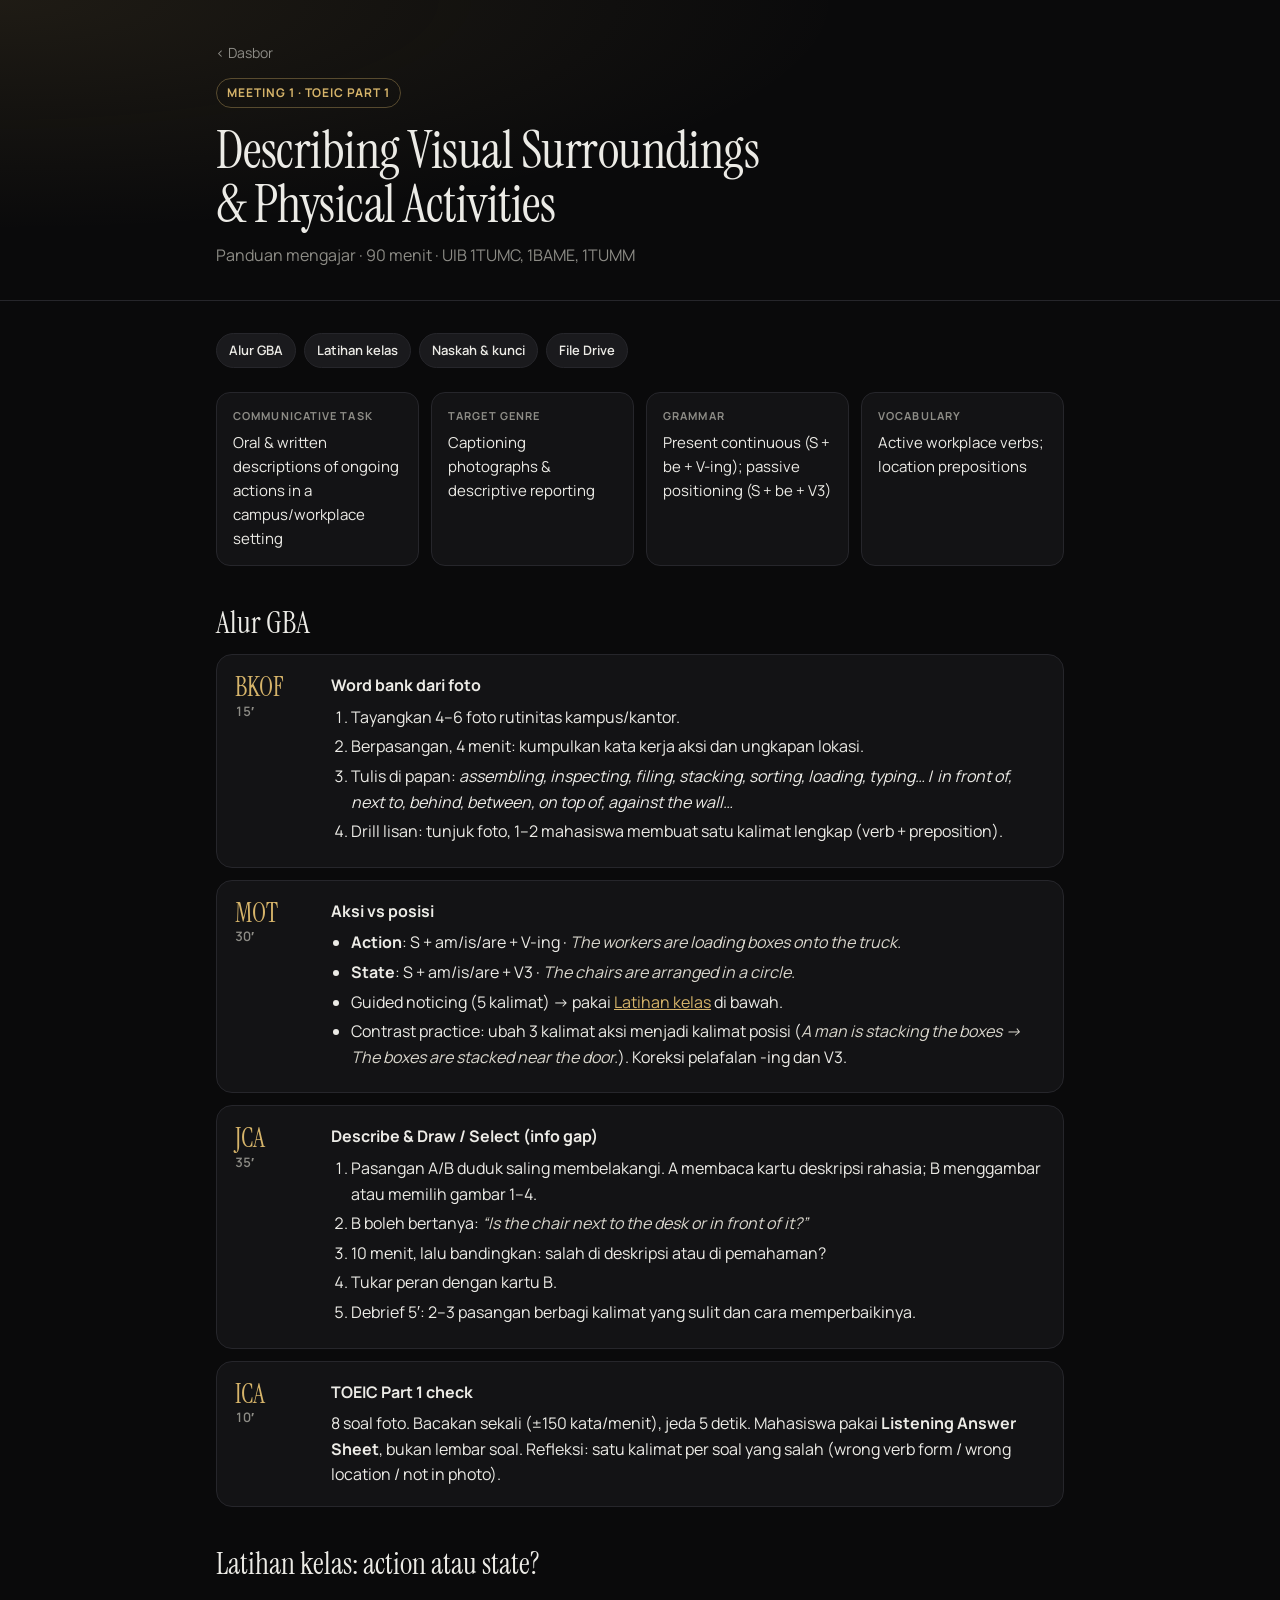
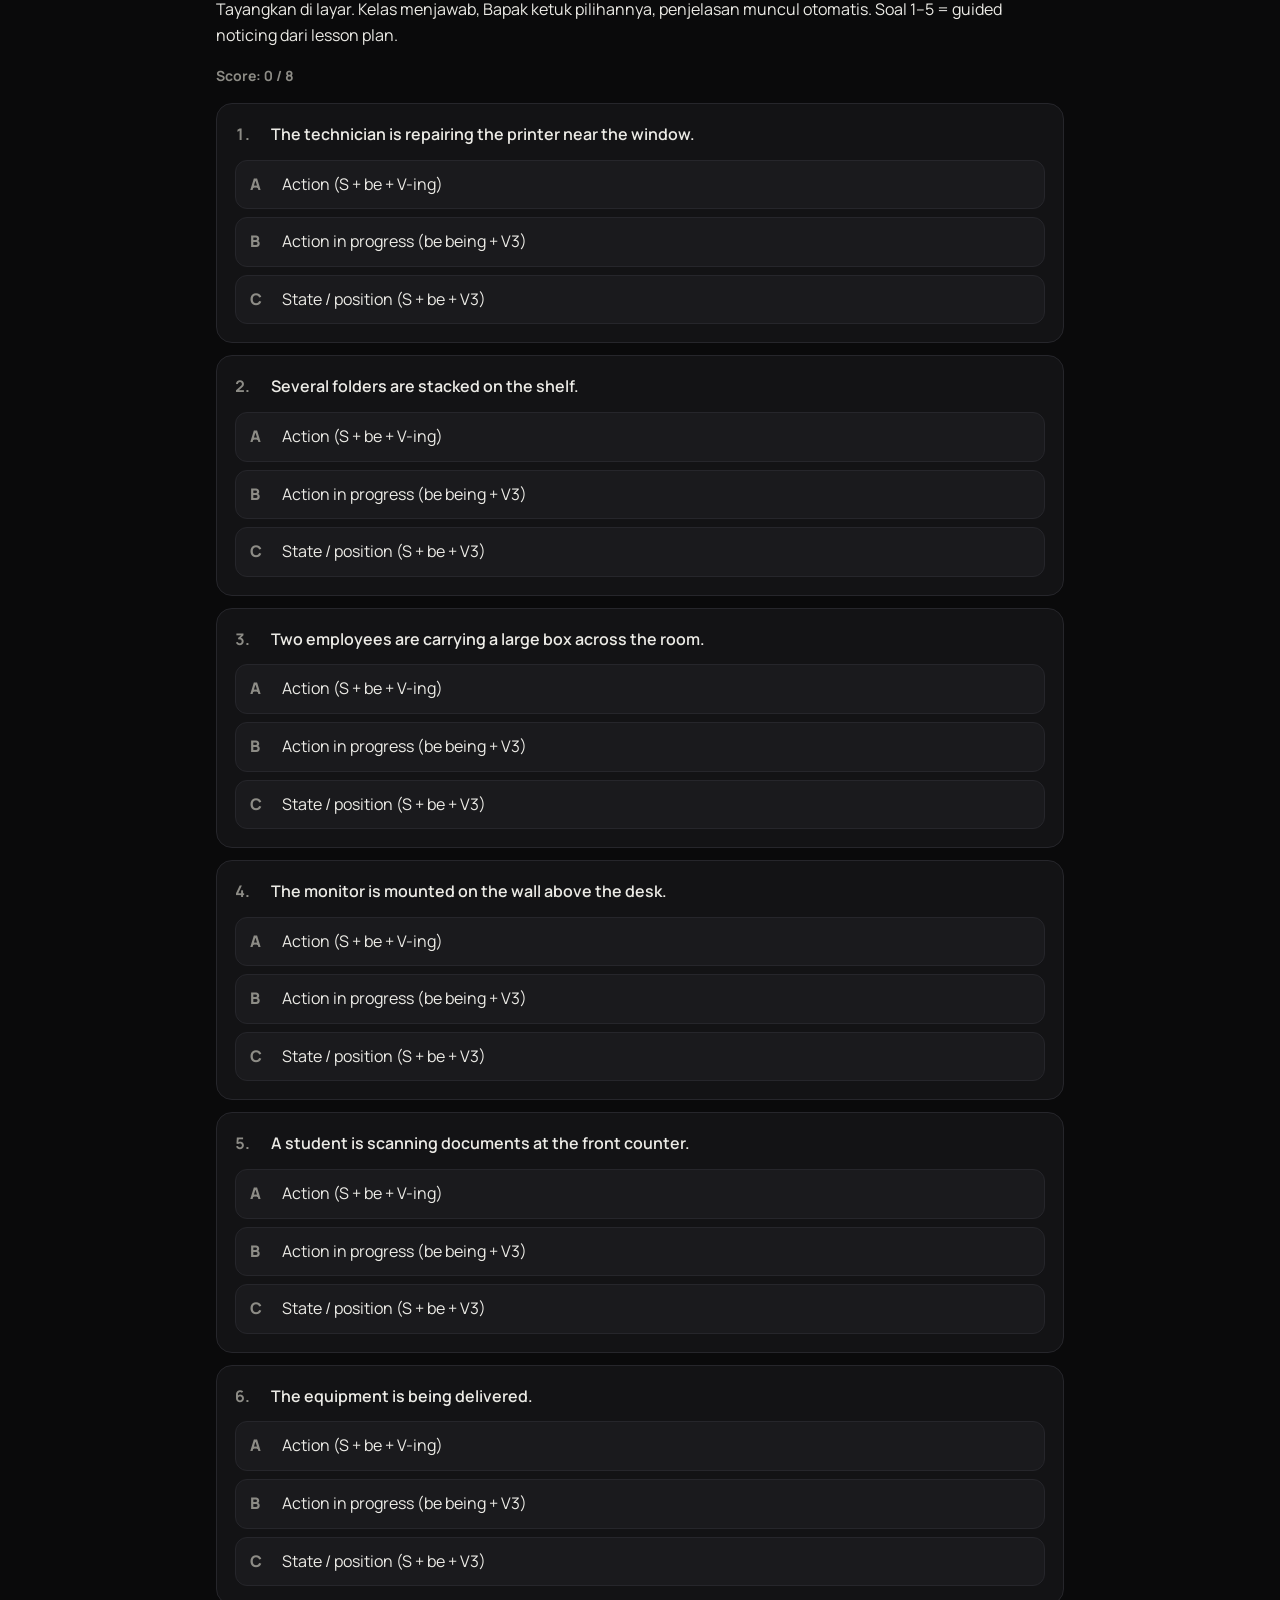
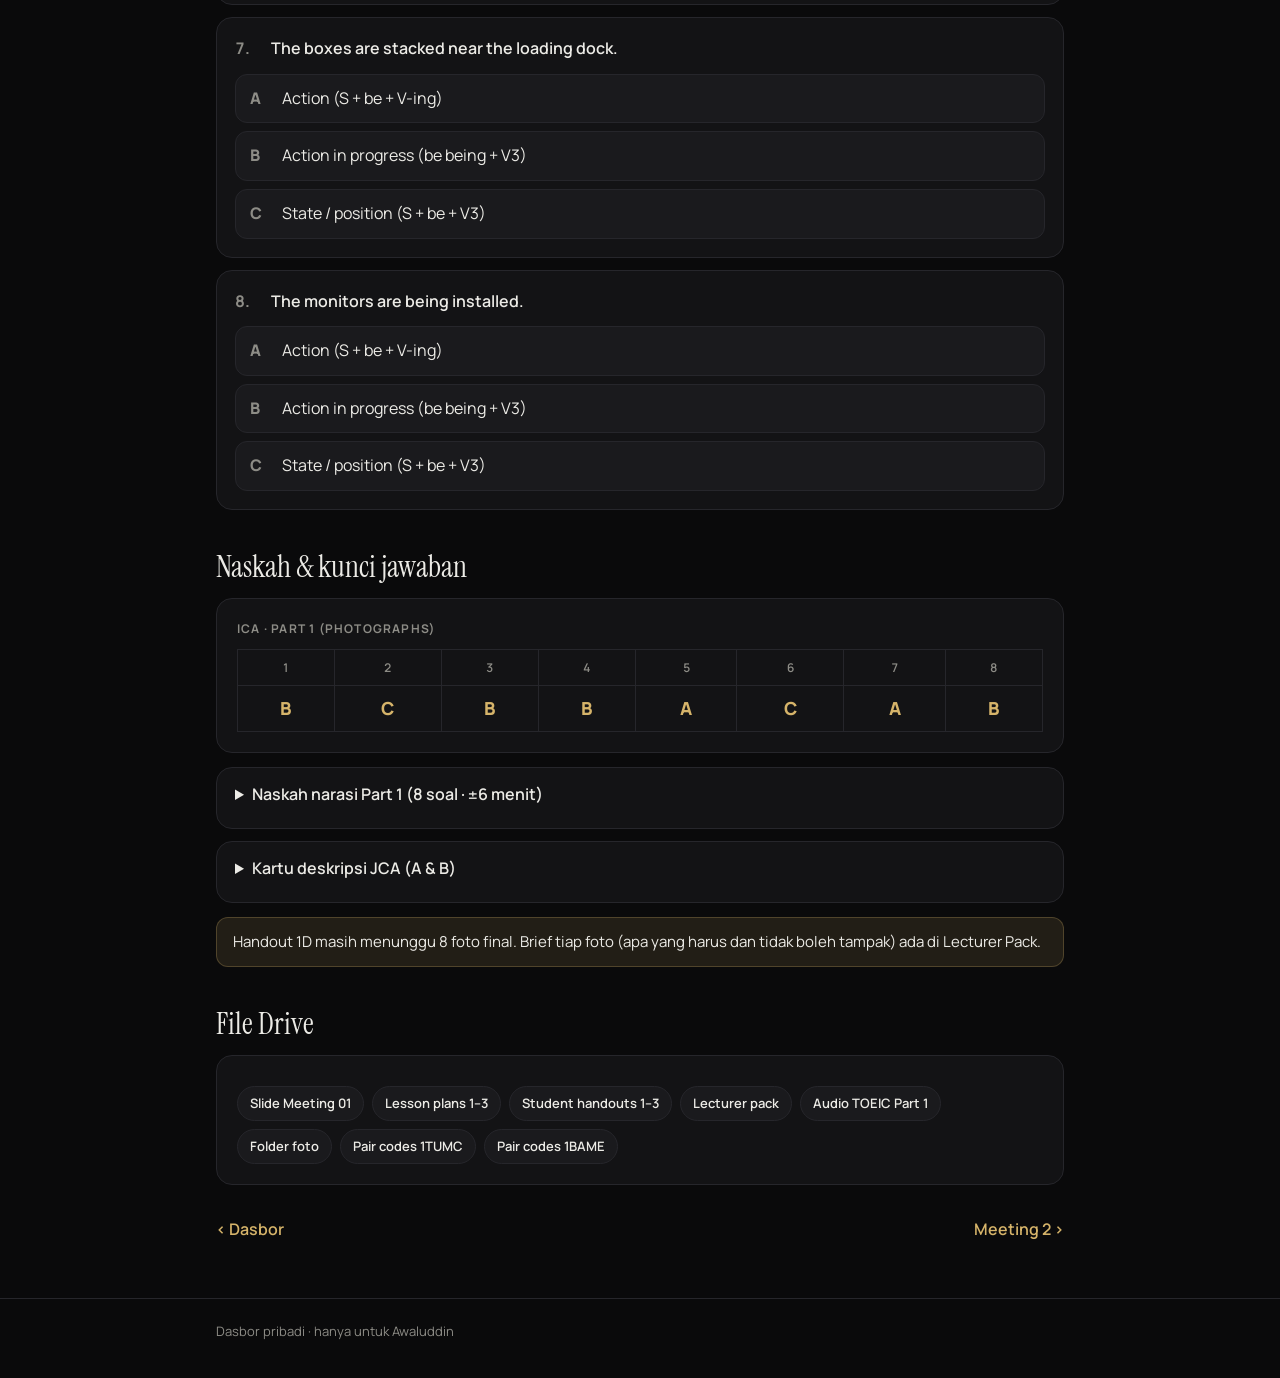
==== commit 862d71a8: "Switch dashboard to a black and gold theme Co-Authored-By: Claude Opus 5.5 <noreply@anthropic.com> C" ====
--- a/meeting-01.html
+++ b/meeting-01.html
@@ -4,6 +4,7 @@
 <meta charset="utf-8">
 <meta name="viewport" content="width=device-width, initial-scale=1">
 <title>Meeting 1 · Photographs</title>
+<link rel="stylesheet" href="https://fonts.googleapis.com/css2?family=Instrument+Serif&family=Manrope:wght@400;500;600;700;800&display=swap">
 <link rel="stylesheet" href="assets/style.css">
 </head>
 <body>
--- a/assets/style.css
+++ b/assets/style.css
@@ -1,248 +1,168 @@
+/* Layout: single dark column, hairline surfaces, one warm gold accent.
+   Deliberately single-theme (black) at the owner's request. */
 :root {
-  --bg: #f6f4ee;
-  --surface: #ffffff;
-  --ink: #1d2420;
-  --muted: #5b655f;
-  --line: #e2ded2;
-  --brand: #1f4a33;
-  --brand-ink: #ffffff;
-  --accent: #e0a526;
-  --accent-soft: #fbf1d8;
-  --ok: #1d7a46;
-  --ok-soft: #e3f3e9;
-  --bad: #b3372c;
-  --bad-soft: #fbe6e3;
-  --radius: 14px;
-  color-scheme: light;
-}
-@media (prefers-color-scheme: dark) {
-  :root:not([data-theme="light"]) {
-    --bg: #131815;
-    --surface: #1b221e;
-    --ink: #e8ece9;
-    --muted: #a2ada6;
-    --line: #2d3731;
-    --brand: #2c6b49;
-    --accent: #e8b545;
-    --accent-soft: #3a3120;
-    --ok: #5fcf8e;
-    --ok-soft: #1c3526;
-    --bad: #f08a7e;
-    --bad-soft: #3d2320;
-    color-scheme: dark;
-  }
-}
-:root[data-theme="dark"] {
-  --bg: #131815; --surface: #1b221e; --ink: #e8ece9; --muted: #a2ada6; --line: #2d3731;
-  --brand: #2c6b49; --accent: #e8b545; --accent-soft: #3a3120;
-  --ok: #5fcf8e; --ok-soft: #1c3526; --bad: #f08a7e; --bad-soft: #3d2320;
+  --bg: #0a0a0b;
+  --surface: #131315;
+  --surface-2: #1a1a1d;
+  --line: #26262b;
+  --ink: #ecebe6;
+  --muted: #8d8c86;
+  --gold: #d6b46a;
+  --gold-soft: rgba(214, 180, 106, .12);
+  --ok: #7fd1a0;
+  --ok-soft: rgba(127, 209, 160, .12);
+  --bad: #f0907f;
+  --bad-soft: rgba(240, 144, 127, .12);
+  --uib: #93b1ff;
+  --uib-soft: rgba(147, 177, 255, .13);
+  --uis: #7fd1a0;
+  --uis-soft: rgba(127, 209, 160, .13);
+  --radius: 16px;
+  --display: "Instrument Serif", "Times New Roman", Georgia, serif;
+  --sans: "Manrope", -apple-system, BlinkMacSystemFont, "Segoe UI", Roboto, Arial, sans-serif;
   color-scheme: dark;
 }
 
 * { box-sizing: border-box; }
-html { -webkit-text-size-adjust: 100%; }
-body {
-  margin: 0;
-  background: var(--bg);
-  color: var(--ink);
-  font: 17px/1.6 -apple-system, BlinkMacSystemFont, "Segoe UI", Roboto, "Helvetica Neue", Arial, sans-serif;
-}
-a { color: var(--brand); }
-@media (prefers-color-scheme: dark) { :root:not([data-theme="light"]) a { color: var(--accent); } }
+html { -webkit-text-size-adjust: 100%; background: var(--bg); }
+body { margin: 0; background: var(--bg); color: var(--ink); font: 16px/1.6 var(--sans); }
+a { color: var(--gold); }
+:focus-visible { outline: 2px solid var(--gold); outline-offset: 2px; }
 
-.wrap { max-width: 860px; margin: 0 auto; padding: 0 16px; }
+.wrap { max-width: 880px; margin: 0 auto; padding-inline: 16px; }
 
 header.site {
-  background: var(--brand);
-  color: var(--brand-ink);
-  padding: 28px 0 32px;
+  padding-block: 40px 32px;
+  border-bottom: 1px solid var(--line);
+  background: radial-gradient(120% 140% at 0% 0%, rgba(214,180,106,.10), transparent 55%), var(--bg);
 }
-header.site a { color: var(--brand-ink); text-decoration: none; }
-header.site .crumb { font-size: 14px; opacity: .85; margin-bottom: 10px; display: inline-block; }
-header.site h1 { margin: 0 0 6px; font-size: clamp(26px, 5vw, 38px); line-height: 1.2; letter-spacing: -.01em; }
-header.site p { margin: 0; opacity: .9; max-width: 60ch; }
+header.site a { color: var(--muted); text-decoration: none; }
+header.site a:hover { color: var(--ink); }
+header.site .crumb { font-size: 14px; margin-bottom: 14px; display: inline-block; }
+header.site h1 {
+  font-family: var(--display); font-weight: 400;
+  font-size: clamp(34px, 7vw, 52px); line-height: 1.05; letter-spacing: -.01em;
+  margin: 0 0 10px; text-wrap: balance;
+}
+header.site p { margin: 0; color: var(--muted); max-width: 62ch; }
 .badge {
-  display: inline-block; background: var(--accent); color: #1d1a10;
-  font-size: 13px; font-weight: 700; padding: 3px 10px; border-radius: 999px;
-  margin-bottom: 12px; letter-spacing: .02em;
+  display: inline-block; color: var(--gold); border: 1px solid rgba(214,180,106,.35);
+  font-size: 12px; font-weight: 700; letter-spacing: .08em; text-transform: uppercase;
+  padding: 4px 10px; border-radius: 999px; margin-bottom: 16px;
 }
 
-main { padding: 28px 0 48px; }
-h2 { font-size: 22px; margin: 36px 0 12px; line-height: 1.3; }
-h2:first-child { margin-top: 0; }
-h3 { font-size: 18px; margin: 20px 0 8px; }
+main { padding-block: 32px 56px; }
+main > section + section { margin-top: 44px; }
+h2 { font-family: var(--display); font-weight: 400; font-size: 30px; line-height: 1.15; margin: 40px 0 14px; text-wrap: balance; }
+main > section > h2:first-child { margin-top: 0; }
+h3 { font-size: 16px; font-weight: 700; margin: 0 0 6px; }
+.eyebrow { font-size: 12px; font-weight: 700; letter-spacing: .1em; text-transform: uppercase; color: var(--muted); margin: 0 0 10px; }
+.lead { color: var(--muted); font-size: 15px; margin: -4px 0 16px; }
 
-.card {
-  background: var(--surface);
-  border: 1px solid var(--line);
-  border-radius: var(--radius);
-  padding: 20px;
-  margin-bottom: 16px;
+.card { background: var(--surface); border: 1px solid var(--line); border-radius: var(--radius); padding: 20px; margin-bottom: 14px; }
+.note { background: var(--gold-soft); border: 1px solid rgba(214,180,106,.25); border-radius: 12px; padding: 12px 16px; margin: 14px 0; font-size: 15px; }
+.note strong { color: var(--gold); }
+
+.tag { display: inline-block; font-size: 11px; font-weight: 800; letter-spacing: .06em; padding: 2px 8px; border-radius: 999px; margin-right: 8px; vertical-align: 1px; }
+.tag.uib { background: var(--uib-soft); color: var(--uib); }
+.tag.uis { background: var(--uis-soft); color: var(--uis); }
+.links { display: flex; flex-wrap: wrap; gap: 8px; margin-top: 10px; }
+.chip {
+  display: inline-flex; align-items: center; min-height: 34px;
+  font-size: 13px; font-weight: 600; color: var(--ink); text-decoration: none;
+  padding: 6px 12px; border-radius: 999px; border: 1px solid var(--line); background: var(--surface-2);
+  transition: border-color .15s, color .15s;
 }
-.note {
-  background: var(--accent-soft);
-  border-left: 4px solid var(--accent);
-  border-radius: 8px;
-  padding: 12px 16px;
-  margin: 16px 0;
-}
+.chip:hover { border-color: var(--gold); color: var(--gold); }
+.chip.primary { background: var(--gold); border-color: var(--gold); color: #17140c; }
+.chip.primary:hover { color: #17140c; filter: brightness(1.08); }
 
-/* Meeting list */
-.meetings { list-style: none; padding: 0; margin: 0; display: grid; gap: 10px; }
-.meetings li a, .meetings li > div {
-  display: flex; gap: 14px; align-items: center;
-  background: var(--surface); border: 1px solid var(--line); border-radius: var(--radius);
-  padding: 14px 16px; text-decoration: none; color: var(--ink);
-}
-.meetings li a:hover { border-color: var(--brand); }
-.meetings .num {
-  flex: 0 0 44px; height: 44px; border-radius: 12px;
-  display: grid; place-items: center; font-weight: 700;
-  background: var(--brand); color: var(--brand-ink);
-}
-.meetings .soon .num { background: var(--line); color: var(--muted); }
-.meetings .title { font-weight: 600; line-height: 1.35; }
-.meetings .meta { font-size: 14px; color: var(--muted); }
-.meetings .soon { opacity: .75; }
-.meetings .go { margin-left: auto; font-size: 22px; color: var(--muted); }
+.today { display: grid; gap: 10px; }
+.slot { display: grid; grid-template-columns: 120px 1fr; gap: 14px; align-items: start; background: var(--surface); border: 1px solid var(--line); border-radius: var(--radius); padding: 16px 18px; }
+.slot > div { min-width: 0; }
+.slot .time { font-variant-numeric: tabular-nums; font-weight: 700; font-size: 17px; }
+.slot .cls { font-weight: 600; }
+.slot .sub { font-size: 14px; color: var(--muted); }
+.slot.now { border-color: var(--gold); background: linear-gradient(90deg, var(--gold-soft), transparent 70%), var(--surface); }
+.slot.now .time .sub { color: var(--gold); font-weight: 700; }
+.empty { color: var(--muted); padding: 16px 18px; border: 1px dashed var(--line); border-radius: var(--radius); }
 
-/* Language focus tables */
-.focus { width: 100%; border-collapse: collapse; font-size: 16px; }
-.focus th, .focus td { text-align: left; padding: 10px 8px; border-bottom: 1px solid var(--line); vertical-align: top; }
-.focus th { font-size: 13px; text-transform: uppercase; letter-spacing: .04em; color: var(--muted); }
+.week { display: grid; grid-template-columns: repeat(auto-fill, minmax(240px, 1fr)); gap: 12px; }
+.day { background: var(--surface); border: 1px solid var(--line); border-radius: var(--radius); padding: 16px 18px; min-width: 0; }
+.day.is-today { border-color: rgba(214,180,106,.6); }
+.day h3 { font-size: 15px; display: flex; justify-content: space-between; align-items: baseline; gap: 8px; margin-bottom: 10px; }
+.day h3 small { color: var(--gold); font-size: 11px; letter-spacing: .08em; }
+.day ul { list-style: none; margin: 0; padding: 0; display: grid; gap: 10px; }
+.day li { font-size: 15px; line-height: 1.4; }
+.day li .t { display: block; font-variant-numeric: tabular-nums; color: var(--muted); font-size: 13px; margin-bottom: 2px; }
+
+.syllabus { list-style: none; padding: 0; margin: 0; display: grid; gap: 10px; }
+.syllabus li { display: grid; grid-template-columns: 44px 1fr; gap: 16px; background: var(--surface); border: 1px solid var(--line); border-radius: var(--radius); padding: 16px 18px; }
+.syllabus li > div { min-width: 0; }
+.syllabus .num { width: 44px; height: 44px; border-radius: 12px; display: grid; place-items: center; font-family: var(--display); font-size: 24px; color: var(--muted); border: 1px solid var(--line); }
+.syllabus .ready .num { color: var(--gold); border-color: rgba(214,180,106,.5); background: var(--gold-soft); }
+.syllabus .title { font-weight: 600; line-height: 1.35; }
+.syllabus .meta { font-size: 14px; color: var(--muted); }
+
+.jump { display: flex; flex-wrap: wrap; gap: 8px; margin: 0 0 24px; }
+.facts { display: grid; grid-template-columns: repeat(auto-fit, minmax(200px, 1fr)); gap: 12px; margin: 0; }
+.facts div { background: var(--surface); border: 1px solid var(--line); border-radius: 14px; padding: 14px 16px; min-width: 0; }
+.facts dt { font-size: 11px; font-weight: 700; letter-spacing: .1em; text-transform: uppercase; color: var(--muted); }
+.facts dd { margin: 6px 0 0; font-size: 15px; }
+.stage { display: grid; grid-template-columns: 80px 1fr; gap: 16px; background: var(--surface); border: 1px solid var(--line); border-radius: var(--radius); padding: 18px; margin-bottom: 12px; }
+.stage > div { min-width: 0; }
+.stage .code { font-family: var(--display); font-size: 26px; color: var(--gold); line-height: 1.1; }
+.stage .code span { display: block; font-family: var(--sans); font-size: 13px; font-weight: 600; color: var(--muted); font-variant-numeric: tabular-nums; margin-top: 2px; }
+.stage ol, .stage ul { margin: 6px 0 0; padding-left: 20px; }
+.stage li { margin: 4px 0; }
+.say { font-style: italic; color: #d9d6cc; }
 .table-scroll { overflow-x: auto; }
+.key { width: 100%; border-collapse: collapse; font-variant-numeric: tabular-nums; text-align: center; min-width: 420px; }
+.key th, .key td { border: 1px solid var(--line); padding: 8px 4px; }
+.key th { font-size: 12px; color: var(--muted); font-weight: 600; }
+.key td { font-weight: 800; font-size: 18px; color: var(--gold); }
+details.script { background: var(--surface); border: 1px solid var(--line); border-radius: var(--radius); padding: 14px 18px; margin-bottom: 12px; }
+details.script summary { cursor: pointer; font-weight: 600; min-height: 32px; }
+details.script summary:hover { color: var(--gold); }
+details.script ol { padding-left: 22px; }
+details.script li { margin: 10px 0; }
+.ans { font-weight: 800; color: var(--ok); }
 
-ul.clean { padding-left: 20px; margin: 8px 0; }
-ul.clean li { margin: 4px 0; }
-
-/* Quiz */
-.quiz-bar {
-  display: flex; flex-wrap: wrap; gap: 10px; align-items: center; justify-content: space-between;
-  margin-bottom: 16px;
-}
+.quiz-bar { display: flex; flex-wrap: wrap; gap: 10px; align-items: center; justify-content: space-between; margin-bottom: 16px; }
 .toggle { display: inline-flex; border: 1px solid var(--line); border-radius: 999px; overflow: hidden; background: var(--surface); }
-.toggle button {
-  border: 0; background: transparent; color: var(--ink); font: inherit; font-size: 15px;
-  padding: 8px 16px; cursor: pointer; min-height: 40px;
-}
-.toggle button[aria-pressed="true"] { background: var(--brand); color: var(--brand-ink); }
-.score { font-weight: 700; font-size: 15px; }
-
-.q { background: var(--surface); border: 1px solid var(--line); border-radius: var(--radius); padding: 18px; margin-bottom: 14px; }
+.toggle button { border: 0; background: transparent; color: var(--muted); font: inherit; font-size: 14px; font-weight: 600; padding: 8px 16px; cursor: pointer; min-height: 40px; }
+.toggle button[aria-pressed="true"] { background: var(--gold); color: #17140c; }
+.score { font-weight: 700; font-size: 14px; color: var(--muted); font-variant-numeric: tabular-nums; }
+.q { background: var(--surface); border: 1px solid var(--line); border-radius: var(--radius); padding: 18px; margin-bottom: 12px; }
 .q-head { display: flex; gap: 10px; align-items: flex-start; margin-bottom: 12px; }
-.q-num { flex: 0 0 auto; font-weight: 700; color: var(--muted); min-width: 26px; }
-.q-text { font-weight: 600; }
+.q-num { flex: 0 0 auto; font-weight: 700; color: var(--muted); min-width: 26px; font-variant-numeric: tabular-nums; }
+.q-text { font-weight: 600; min-width: 0; }
 .q-text.hidden-text { color: var(--muted); font-weight: 400; font-style: italic; }
-.play {
-  margin-left: auto; flex: 0 0 auto;
-  border: 1px solid var(--line); background: var(--surface); color: var(--ink);
-  border-radius: 999px; padding: 6px 14px; font: inherit; font-size: 14px; cursor: pointer; min-height: 36px;
-}
+.play { margin-left: auto; flex: 0 0 auto; border: 1px solid var(--gold); background: transparent; color: var(--gold); border-radius: 999px; padding: 6px 14px; font: inherit; font-size: 14px; font-weight: 600; cursor: pointer; min-height: 36px; }
 .opts { display: grid; gap: 8px; }
-.opt {
-  display: flex; gap: 10px; align-items: flex-start; text-align: left; width: 100%;
-  border: 1px solid var(--line); background: var(--bg); color: var(--ink);
-  border-radius: 10px; padding: 10px 12px; font: inherit; cursor: pointer; min-height: 44px;
-}
-.opt:hover:not(:disabled) { border-color: var(--brand); }
-.opt .letter { font-weight: 700; flex: 0 0 22px; }
+.opt { display: flex; gap: 10px; align-items: flex-start; text-align: left; width: 100%; border: 1px solid var(--line); background: var(--surface-2); color: var(--ink); border-radius: 12px; padding: 11px 14px; font: inherit; cursor: pointer; min-height: 46px; }
+.opt:hover:not(:disabled) { border-color: var(--gold); }
+.opt .letter { font-weight: 800; flex: 0 0 22px; color: var(--muted); }
 .opt:disabled { cursor: default; }
 .opt.correct { background: var(--ok-soft); border-color: var(--ok); }
+.opt.correct .letter { color: var(--ok); }
 .opt.wrong { background: var(--bad-soft); border-color: var(--bad); }
-.feedback { margin-top: 10px; font-size: 15px; padding: 10px 12px; border-radius: 10px; display: none; }
+.opt.wrong .letter { color: var(--bad); }
+.feedback { margin-top: 10px; font-size: 15px; padding: 10px 14px; border-radius: 12px; display: none; }
 .feedback.show { display: block; }
 .feedback.ok { background: var(--ok-soft); }
 .feedback.no { background: var(--bad-soft); }
 .feedback strong { display: block; margin-bottom: 2px; }
+.btn { display: inline-block; border: 0; background: var(--gold); color: #17140c; font: inherit; font-weight: 700; padding: 10px 20px; border-radius: 999px; cursor: pointer; min-height: 44px; }
+.result { text-align: center; }
+.result .big { font-family: var(--display); font-size: 56px; color: var(--gold); margin: 0; line-height: 1.1; }
 
-.btn {
-  display: inline-block; border: 0; background: var(--brand); color: var(--brand-ink);
-  font: inherit; font-weight: 600; padding: 10px 18px; border-radius: 999px; cursor: pointer; min-height: 44px;
-}
-.btn.secondary { background: var(--surface); color: var(--ink); border: 1px solid var(--line); }
-.result { text-align: center; }
-.result .big { font-size: 40px; font-weight: 800; margin: 4px 0; }
+.pager { display: flex; justify-content: space-between; gap: 12px; margin-top: 32px; flex-wrap: wrap; }
+.pager a { text-decoration: none; font-weight: 600; }
+footer.site { border-top: 1px solid var(--line); padding-block: 22px 36px; font-size: 13px; color: var(--muted); }
 
-.pager { display: flex; justify-content: space-between; gap: 12px; margin-top: 28px; flex-wrap: wrap; }
-.pager a { text-decoration: none; font-weight: 600; }
-
-footer.site { border-top: 1px solid var(--line); padding: 20px 0 32px; font-size: 14px; color: var(--muted); }
-
-/* ---------- Lecturer dashboard ---------- */
-:root { --uib: #2f4f8f; --uis: #2f7a4a; --uib-soft: #e6ecf7; --uis-soft: #e4f2e9; }
-@media (prefers-color-scheme: dark) { :root:not([data-theme="light"]) { --uib: #9db6ea; --uis: #8fd3a8; --uib-soft: #1f2a40; --uis-soft: #1b3325; } }
-:root[data-theme="dark"] { --uib: #9db6ea; --uis: #8fd3a8; --uib-soft: #1f2a40; --uis-soft: #1b3325; }
-
-.eyebrow { font-size: 13px; font-weight: 700; letter-spacing: .06em; text-transform: uppercase; color: var(--muted); margin: 0 0 6px; }
-.today { display: grid; gap: 10px; }
-.slot {
-  display: grid; grid-template-columns: 112px 1fr; gap: 12px; align-items: start;
-  background: var(--surface); border: 1px solid var(--line); border-radius: var(--radius); padding: 14px 16px;
-}
-.slot .time { font-variant-numeric: tabular-nums; font-weight: 700; }
-.slot .cls { font-weight: 600; }
-.slot .sub { font-size: 14px; color: var(--muted); }
-.slot.now { border-color: var(--accent); box-shadow: 0 0 0 2px var(--accent-soft); }
-.tag { display: inline-block; font-size: 12px; font-weight: 700; padding: 1px 8px; border-radius: 999px; margin-right: 6px; vertical-align: 1px; }
-.tag.uib { background: var(--uib-soft); color: var(--uib); }
-.tag.uis { background: var(--uis-soft); color: var(--uis); }
-.empty { color: var(--muted); padding: 14px 16px; border: 1px dashed var(--line); border-radius: var(--radius); }
-
-.week { display: grid; grid-template-columns: repeat(auto-fill, minmax(230px, 1fr)); gap: 12px; }
-.day { background: var(--surface); border: 1px solid var(--line); border-radius: var(--radius); padding: 14px 16px; min-width: 0; }
-.day.is-today { border-color: var(--brand); }
-.day h3 { margin: 0 0 8px; font-size: 16px; display: flex; justify-content: space-between; align-items: baseline; gap: 8px; }
-.day h3 small { font-weight: 600; color: var(--brand); font-size: 12px; }
-.day ul { list-style: none; margin: 0; padding: 0; display: grid; gap: 8px; }
-.day li { font-size: 15px; line-height: 1.4; }
-.day li .t { font-variant-numeric: tabular-nums; color: var(--muted); font-size: 13px; display: block; }
-
-.links { display: flex; flex-wrap: wrap; gap: 6px; margin-top: 6px; }
-.chip {
-  display: inline-flex; align-items: center; gap: 4px; font-size: 13px; font-weight: 600;
-  padding: 4px 10px; border-radius: 999px; border: 1px solid var(--line); background: var(--bg);
-  color: var(--ink); text-decoration: none; min-height: 30px;
-}
-.chip:hover { border-color: var(--brand); }
-.chip.primary { background: var(--brand); color: var(--brand-ink); border-color: var(--brand); }
-@media (prefers-color-scheme: dark) { :root:not([data-theme="light"]) .chip { color: var(--ink); } :root:not([data-theme="light"]) .chip.primary { color: var(--brand-ink); } }
-:root[data-theme="dark"] .chip { color: var(--ink); }
-:root[data-theme="dark"] .chip.primary { color: var(--brand-ink); }
-
-.syllabus { list-style: none; padding: 0; margin: 0; display: grid; gap: 10px; }
-.syllabus li { display: grid; grid-template-columns: 44px 1fr; gap: 14px; background: var(--surface); border: 1px solid var(--line); border-radius: var(--radius); padding: 14px 16px; }
-.syllabus .num { width: 44px; height: 44px; border-radius: 12px; display: grid; place-items: center; font-weight: 700; background: var(--line); color: var(--muted); }
-.syllabus .ready .num { background: var(--brand); color: var(--brand-ink); }
-.syllabus .title { font-weight: 600; line-height: 1.35; }
-.syllabus .meta { font-size: 14px; color: var(--muted); }
-.syllabus > li > div { min-width: 0; }
-
-/* Meeting page */
-.jump { display: flex; flex-wrap: wrap; gap: 6px; margin: 0 0 20px; }
-.facts { display: grid; grid-template-columns: repeat(auto-fit, minmax(200px, 1fr)); gap: 12px; }
-.facts div { background: var(--surface); border: 1px solid var(--line); border-radius: 12px; padding: 12px 14px; }
-.facts dt { font-size: 12px; font-weight: 700; letter-spacing: .05em; text-transform: uppercase; color: var(--muted); }
-.facts dd { margin: 4px 0 0; }
-.stage { display: grid; grid-template-columns: 78px 1fr; gap: 14px; background: var(--surface); border: 1px solid var(--line); border-radius: var(--radius); padding: 16px; margin-bottom: 12px; }
-.stage .code { font-weight: 800; color: var(--brand); line-height: 1.2; }
-.stage .code span { display: block; font-size: 13px; font-weight: 600; color: var(--muted); font-variant-numeric: tabular-nums; }
-.stage > div { min-width: 0; }
-.stage h3 { margin: 0 0 6px; }
-.stage ol, .stage ul { margin: 6px 0; padding-left: 20px; }
-.stage li { margin: 3px 0; }
-.say { font-style: italic; }
-.key { width: 100%; border-collapse: collapse; font-variant-numeric: tabular-nums; text-align: center; }
-.key th, .key td { border: 1px solid var(--line); padding: 8px 4px; }
-.key th { font-size: 13px; color: var(--muted); font-weight: 600; }
-.key td { font-weight: 800; font-size: 18px; }
-details.script { background: var(--surface); border: 1px solid var(--line); border-radius: var(--radius); padding: 12px 16px; margin-bottom: 12px; }
-details.script summary { cursor: pointer; font-weight: 600; min-height: 32px; }
-details.script ol { padding-left: 22px; }
-details.script li { margin: 8px 0; }
-.ans { font-weight: 700; color: var(--ok); }
 @media (max-width: 480px) {
-  .slot { grid-template-columns: 1fr; gap: 2px; }
+  .slot { grid-template-columns: 1fr; gap: 4px; }
   .stage { grid-template-columns: 1fr; gap: 6px; }
 }
-
-main > section + section { margin-top: 36px; }
+@media (prefers-reduced-motion: reduce) { * { transition: none !important; } }
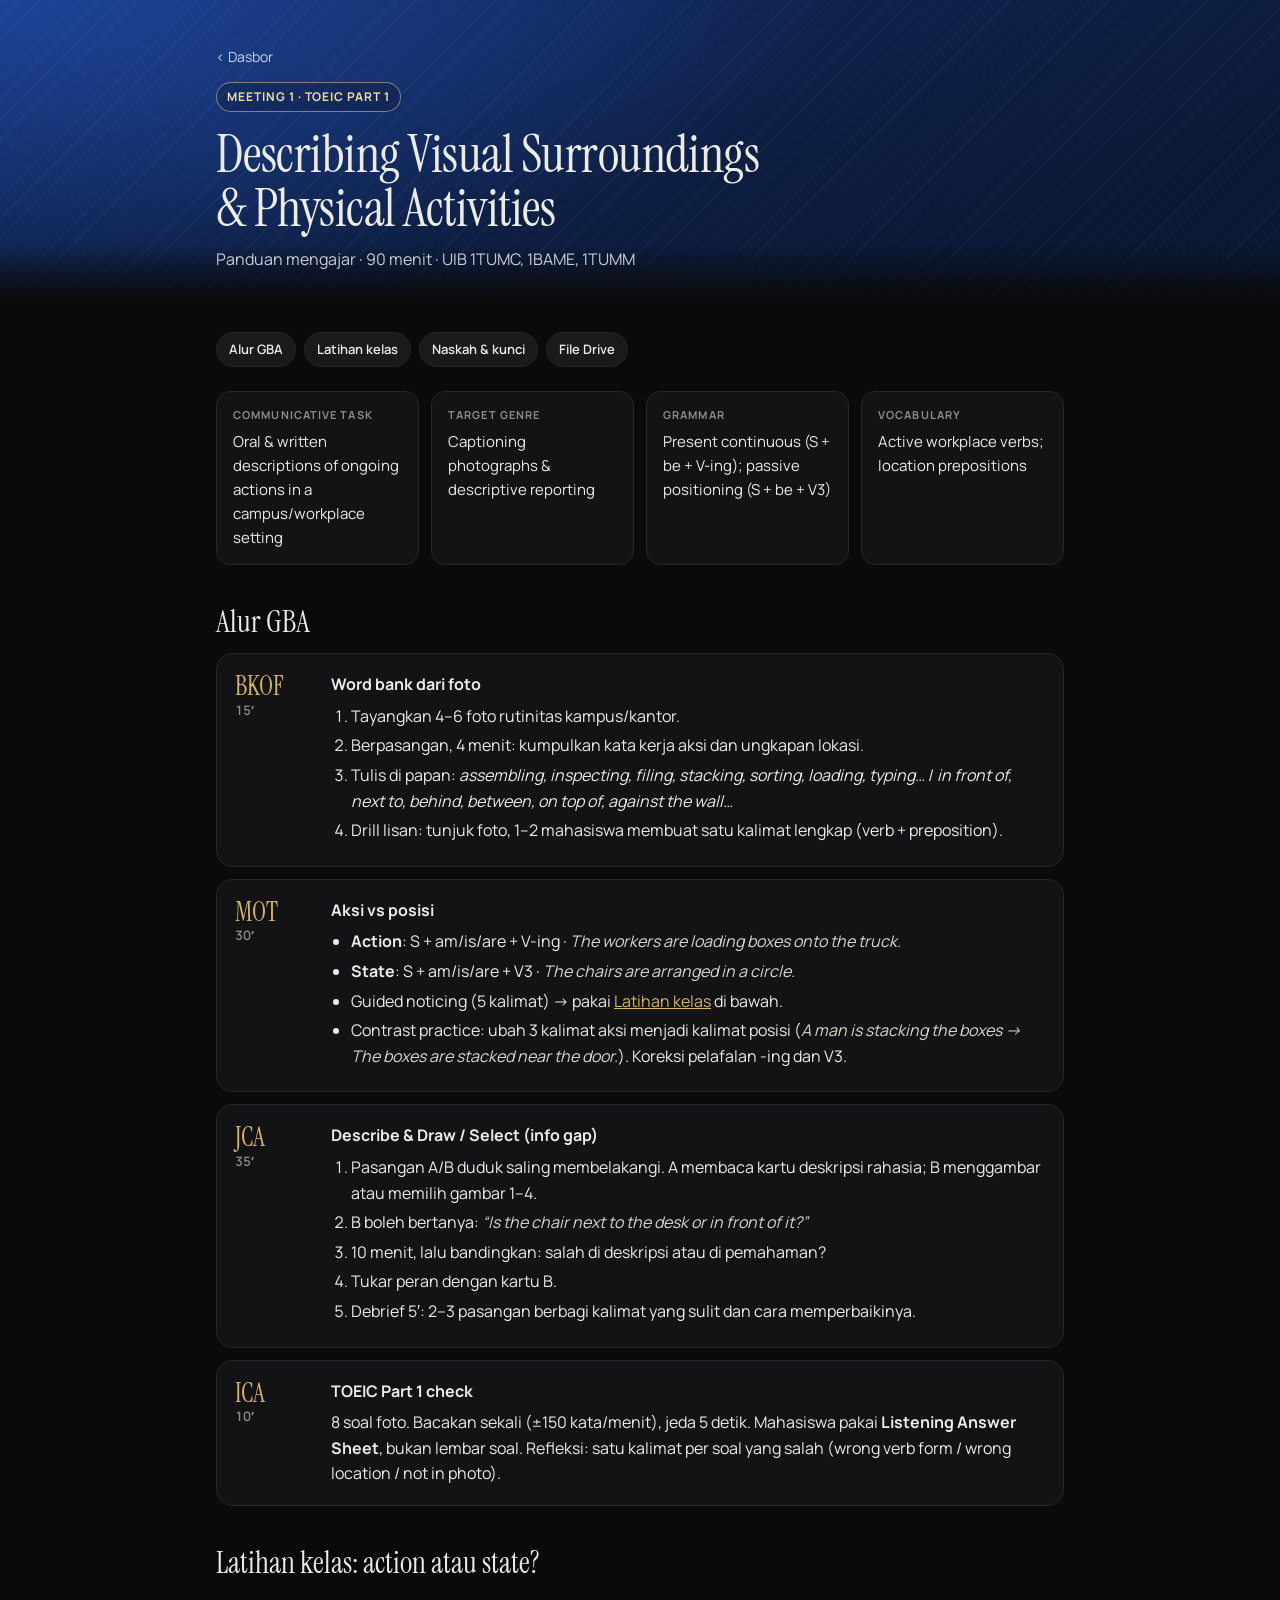
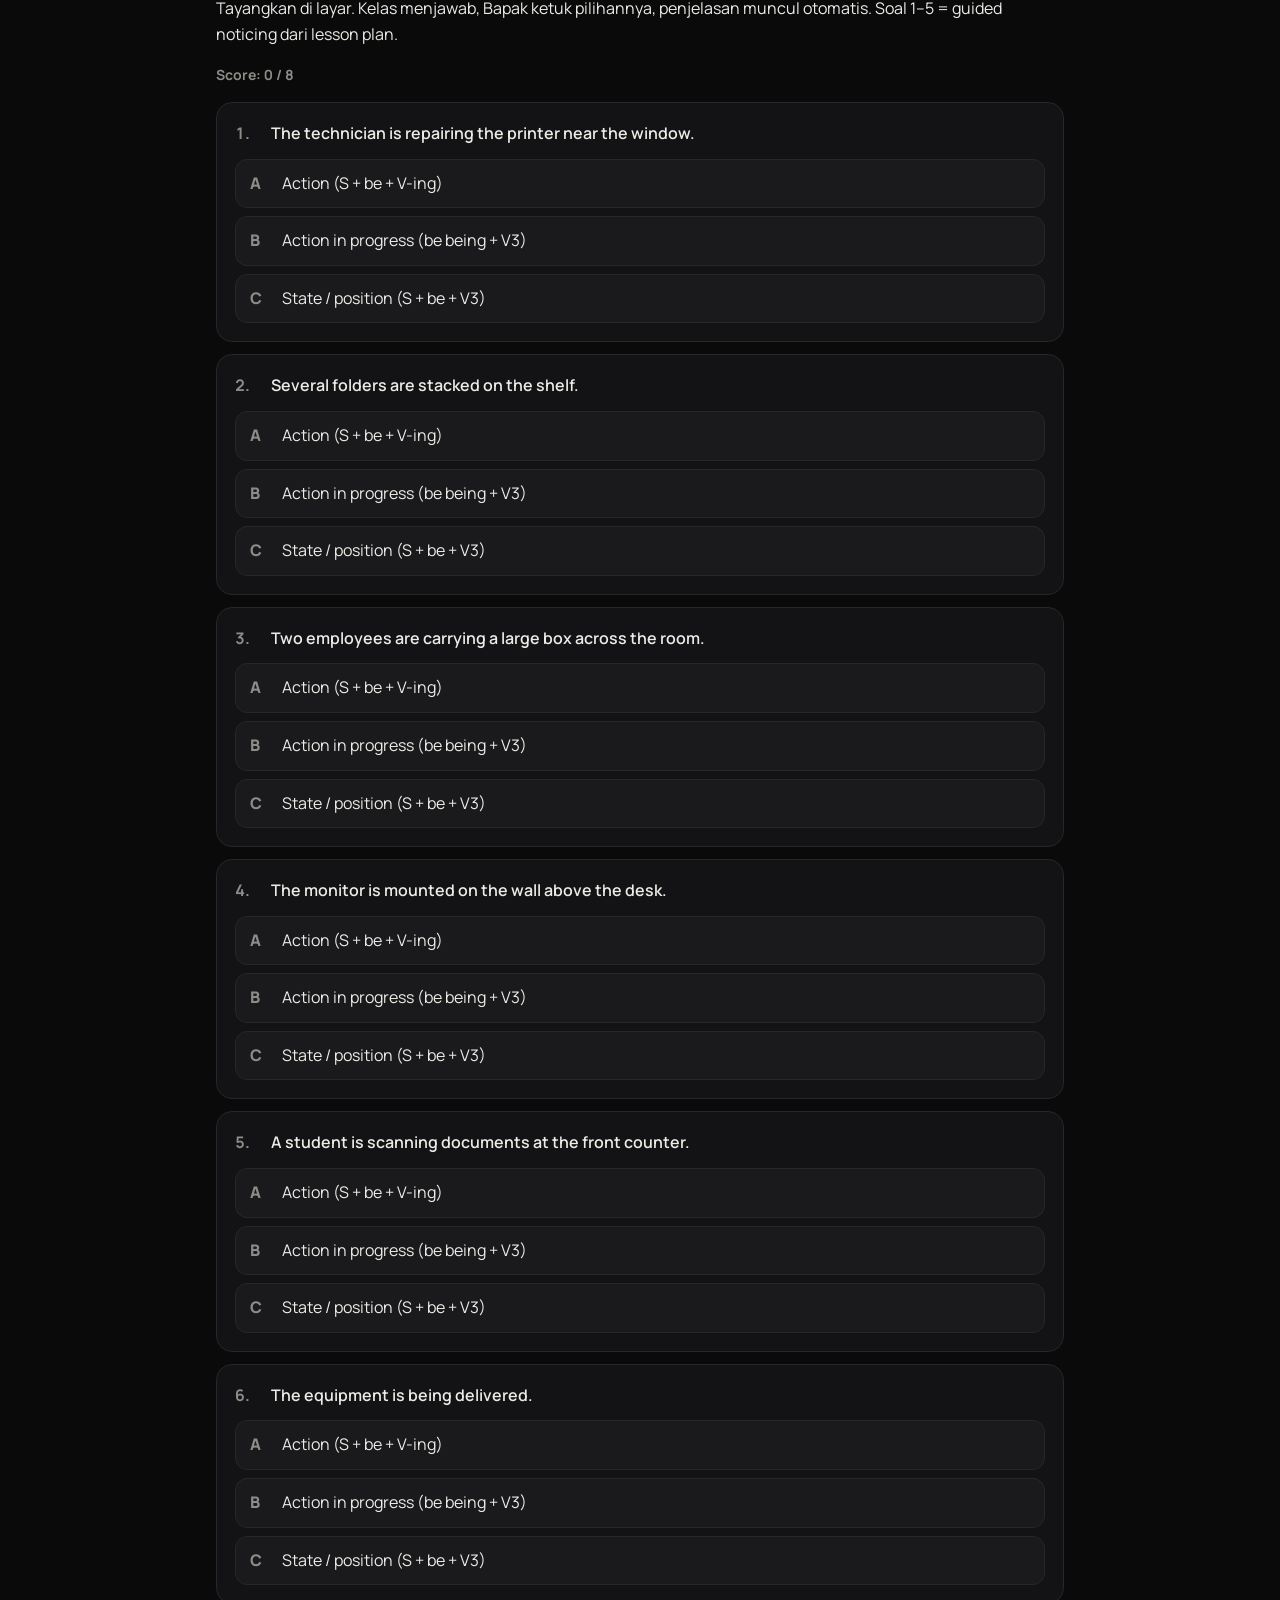
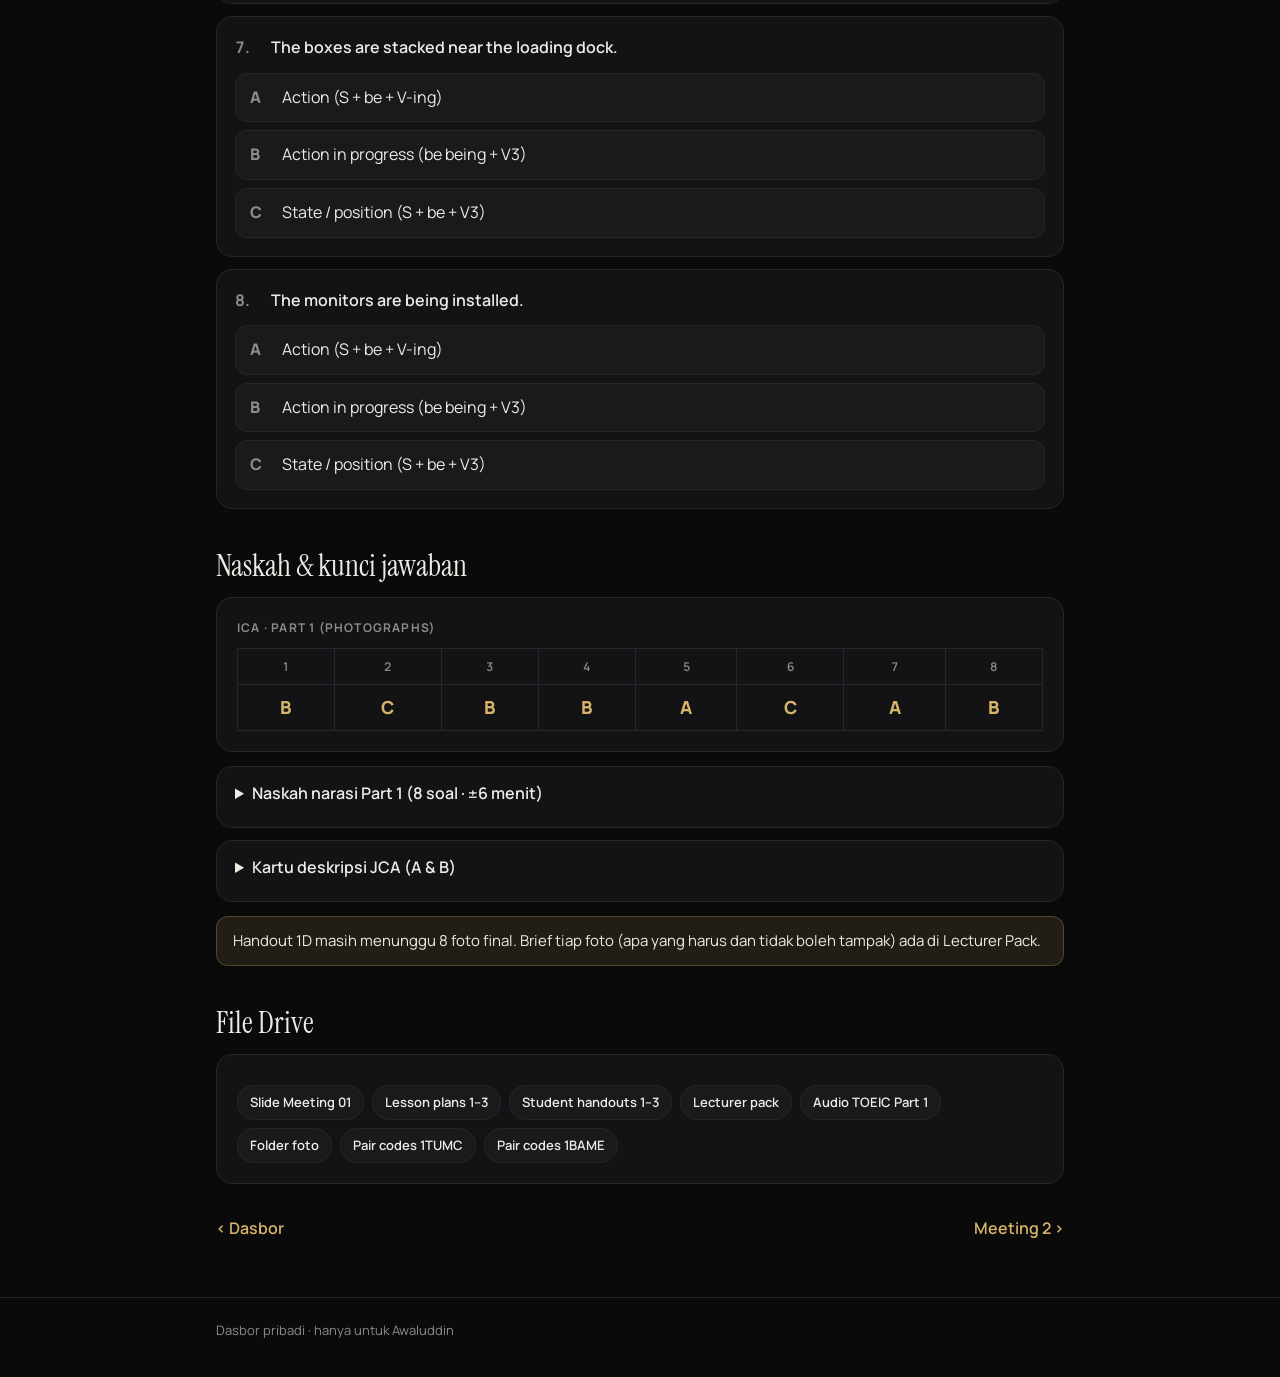
==== commit 599645ca: "Add campus-colored headers (UIB blue, UIS green) Co-Authored-By: Claude Opus 5.5 <noreply@anthropic." ====
--- a/meeting-01.html
+++ b/meeting-01.html
@@ -8,7 +8,7 @@
 <link rel="stylesheet" href="assets/style.css">
 </head>
 <body>
-<header class="site">
+<header class="site campus uib">
   <div class="wrap">
     <a class="crumb" href="./">‹ Dasbor</a><br>
     <span class="badge">Meeting 1 · TOEIC Part 1</span>
--- a/assets/style.css
+++ b/assets/style.css
@@ -166,3 +166,52 @@
   .stage { grid-template-columns: 1fr; gap: 6px; }
 }
 @media (prefers-reduced-motion: reduce) { * { transition: none !important; } }
+
+/* ---------- Campus-colored headers ---------- */
+:root { --uib-deep: #122c63; --uib-mid: #1d4396; --uis-deep: #0c4a2f; --uis-mid: #177a4b; }
+header.site.campus { position: relative; overflow: hidden; border-bottom: 0; padding-block: 44px 28px; }
+header.site.campus::before {
+  /* fine diagonal hatching for texture */
+  content: ""; position: absolute; inset: 0; pointer-events: none;
+  background: repeating-linear-gradient(135deg, rgba(255,255,255,.045) 0 1px, transparent 1px 14px);
+}
+header.site.campus::after {
+  /* fade into the black page */
+  content: ""; position: absolute; left: 0; right: 0; bottom: 0; height: 56px; pointer-events: none;
+  background: linear-gradient(to bottom, transparent, var(--bg));
+}
+header.site.campus .wrap { position: relative; z-index: 1; }
+header.site.campus p, header.site.campus a { color: rgba(255,255,255,.78); }
+header.site.campus a:hover { color: #fff; }
+header.site.campus .badge { color: #f3dca4; border-color: rgba(243,220,164,.5); background: rgba(0,0,0,.18); }
+header.site.dual {
+  background:
+    radial-gradient(90% 120% at 0% 0%, var(--uib-mid), transparent 60%),
+    radial-gradient(90% 120% at 100% 0%, var(--uis-mid), transparent 60%),
+    linear-gradient(100deg, var(--uib-deep) 0%, #0e1f3f 45%, #0b2e20 55%, var(--uis-deep) 100%);
+}
+header.site.uib {
+  background:
+    radial-gradient(100% 140% at 0% 0%, var(--uib-mid), transparent 65%),
+    linear-gradient(160deg, var(--uib-deep), #0b1834 80%);
+}
+.campuses { display: grid; grid-template-columns: repeat(2, minmax(0, 1fr)); gap: 12px; margin-top: 26px; }
+.campus-card {
+  position: relative; overflow: hidden; border-radius: 16px; padding: 16px 18px 18px;
+  border: 1px solid rgba(255,255,255,.14); background: rgba(0,0,0,.22);
+  backdrop-filter: blur(6px); -webkit-backdrop-filter: blur(6px); min-width: 0;
+}
+.campus-card .mark {
+  position: absolute; right: -6px; bottom: -22px; font-family: var(--display);
+  font-size: 88px; line-height: 1; color: rgba(255,255,255,.055); pointer-events: none; user-select: none;
+}
+.campus-card .code { font-size: 12px; font-weight: 800; letter-spacing: .12em; }
+.campus-card.uib .code { color: #b9ccff; }
+.campus-card.uis .code { color: #a9e8c3; }
+.campus-card .name { font-weight: 600; color: #fff; line-height: 1.3; margin: 4px 0 10px; }
+.campus-card .stats { display: flex; flex-wrap: wrap; gap: 6px 14px; font-size: 13px; color: rgba(255,255,255,.75); }
+.campus-card .stats b { color: #fff; font-variant-numeric: tabular-nums; }
+.campus-card .bar { position: absolute; left: 0; top: 0; bottom: 0; width: 3px; }
+.campus-card.uib .bar { background: #7fa2ff; }
+.campus-card.uis .bar { background: #6fd39b; }
+@media (max-width: 520px) { .campuses { grid-template-columns: 1fr; } }
